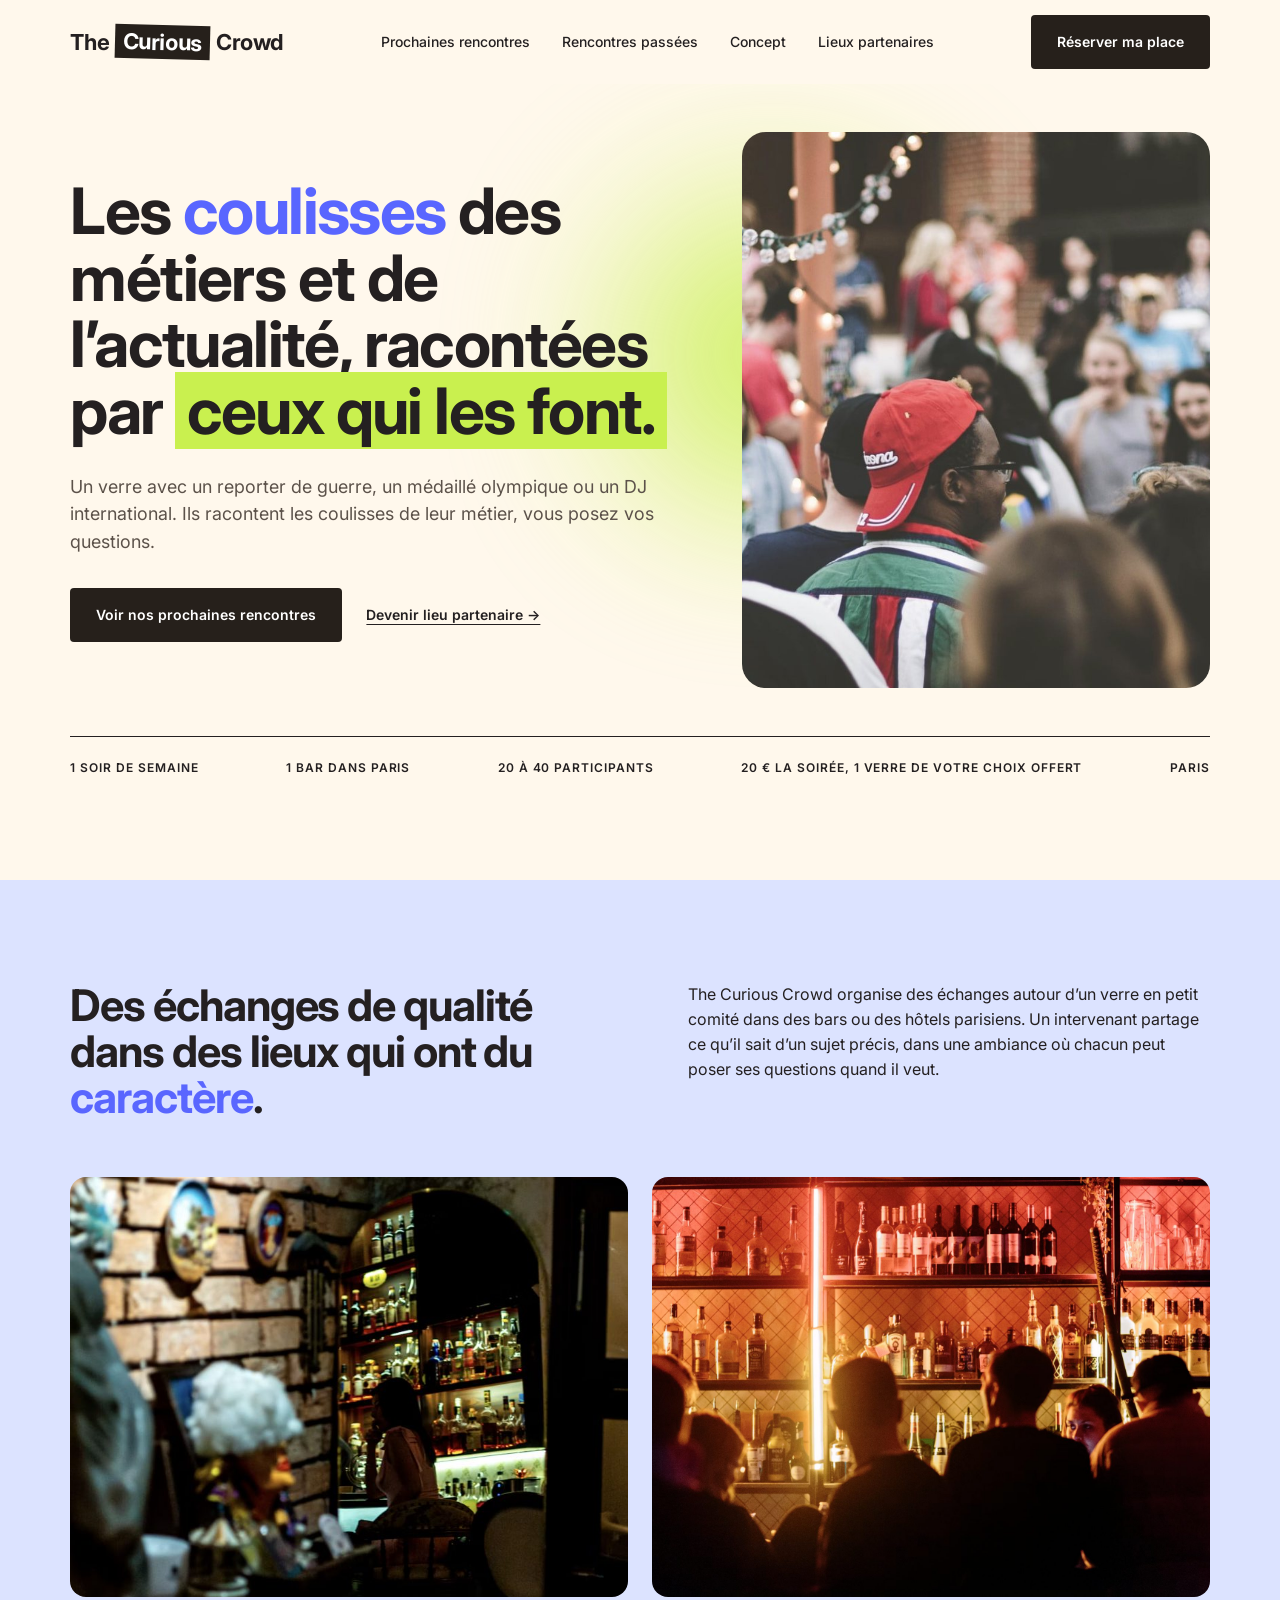
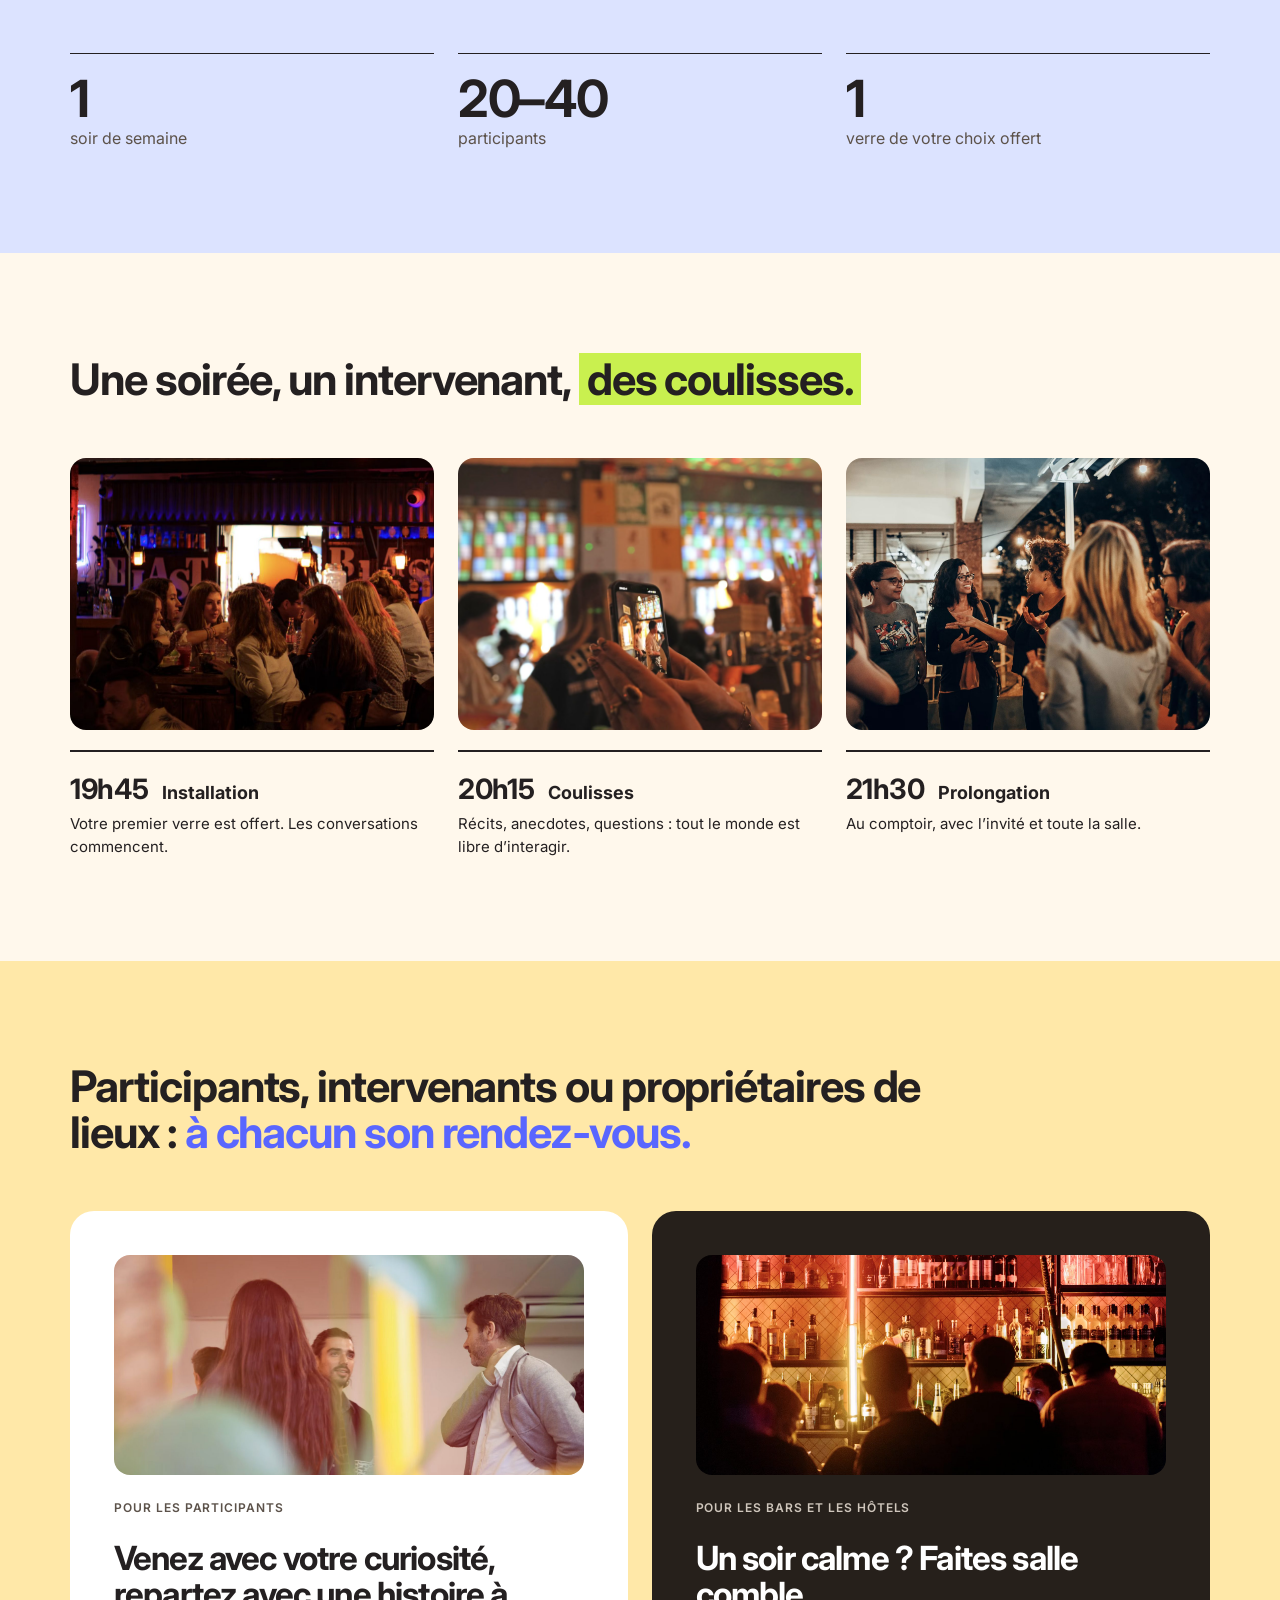
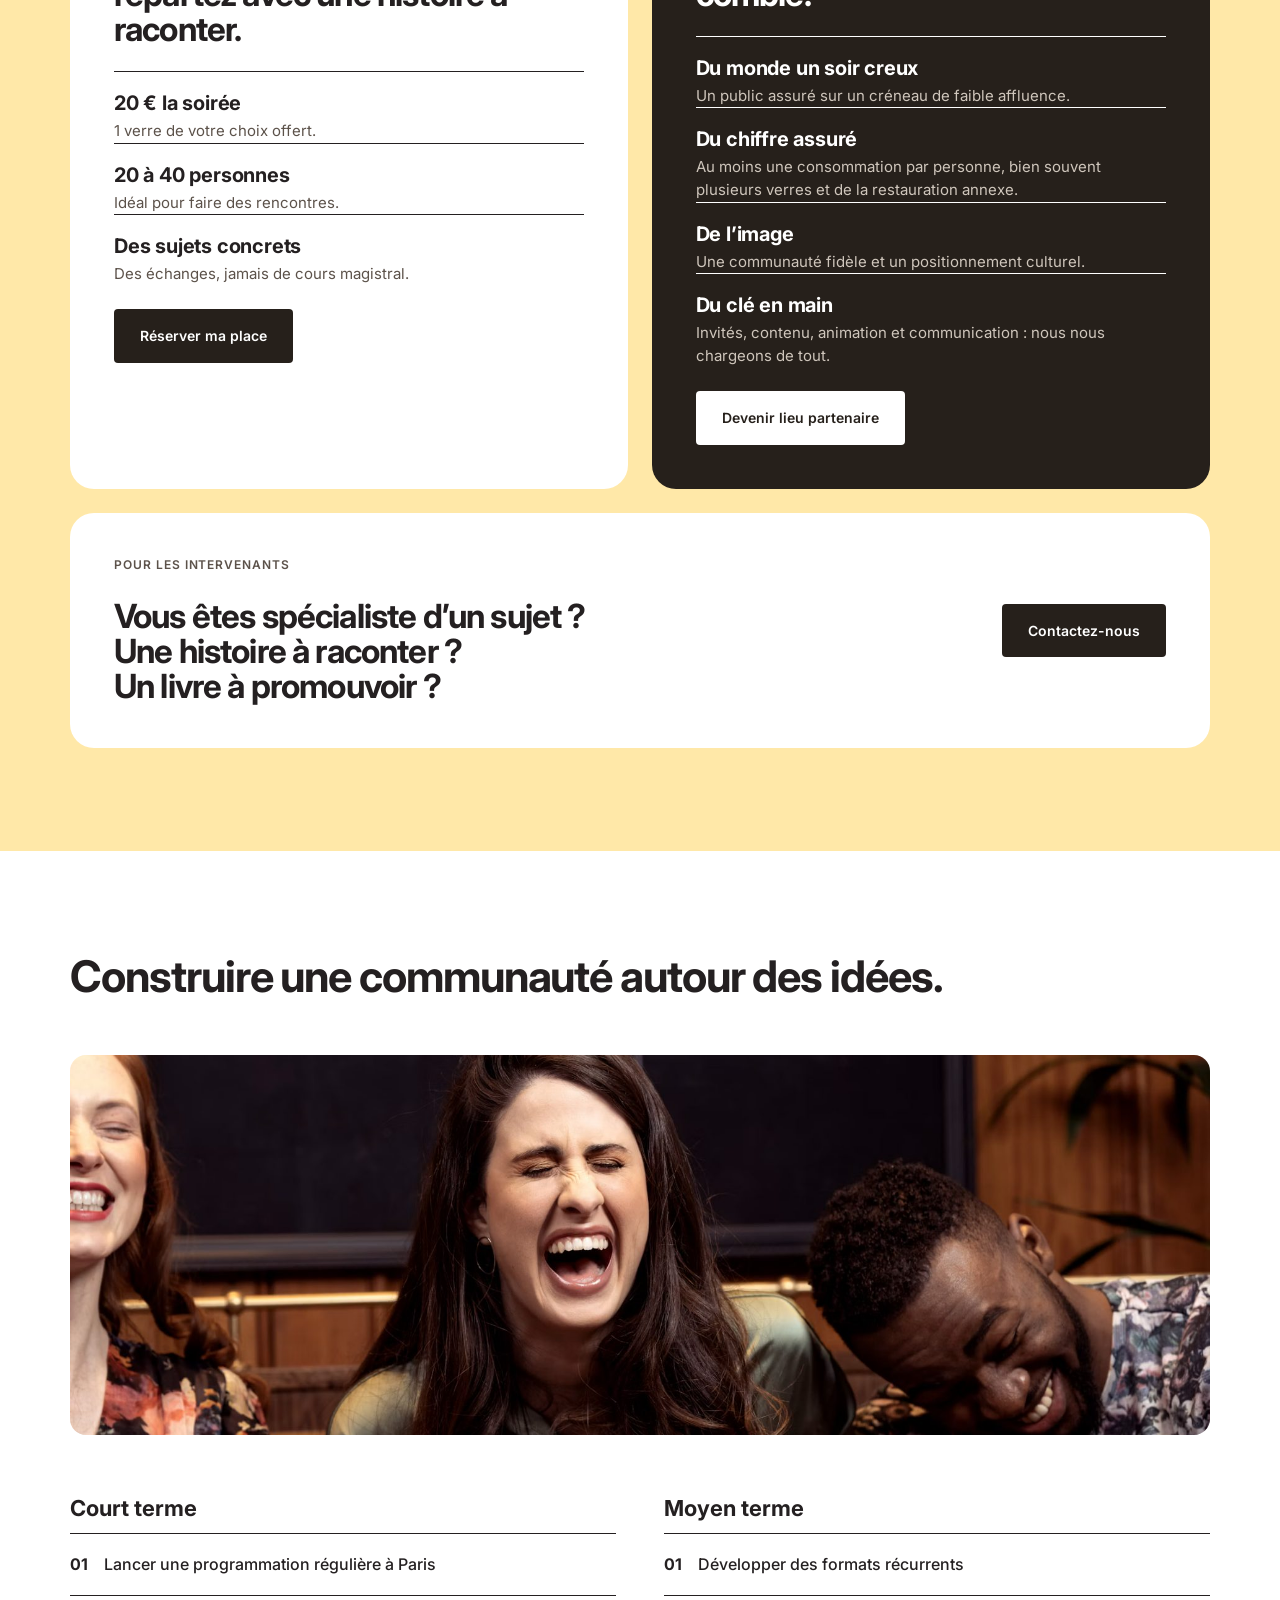
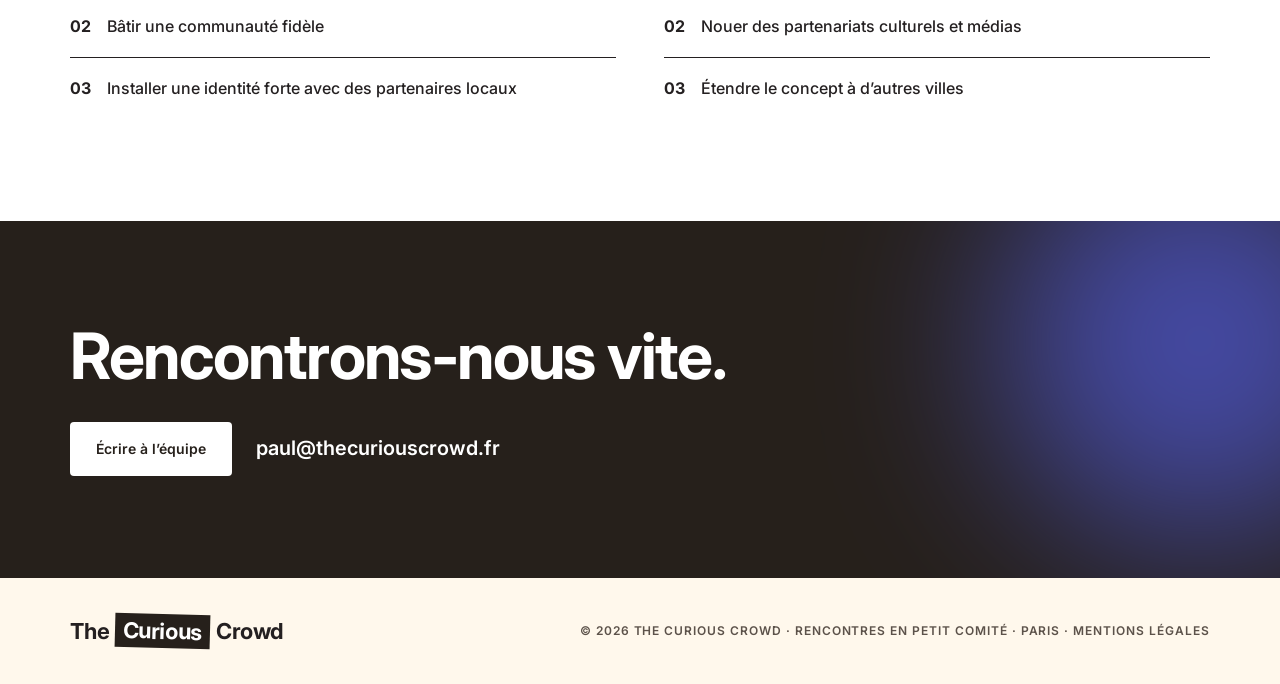
==== index.html @ cad69b98 "Retire « curieux » du site ; « à chacun son rendez-vous » en bleu Co-Authored-By: Claude Opus 5.5 <n" ====
<!doctype html>
<html lang="fr">
<head>
<meta charset="utf-8">
<meta name="viewport" content="width=device-width,initial-scale=1">
<title>The Curious Crowd — Les coulisses des métiers, racontées par ceux qui les font</title>
<meta name="description" content="Rencontres en petit comité dans des bars parisiens : un intervenant, 20 à 40 participants, 1 verre offert.">
<meta property="og:title" content="The Curious Crowd — Les coulisses des métiers, racontées par ceux qui les font">
<meta property="og:description" content="Rencontres en petit comité dans des bars parisiens : un intervenant, 20 à 40 participants, 1 verre offert.">
<meta property="og:image" content="https://www.thecuriouscrowd.fr/img/rires.jpg">
<link rel="preconnect" href="https://fonts.googleapis.com"><link rel="preconnect" href="https://fonts.gstatic.com" crossorigin>
<link href="https://fonts.googleapis.com/css2?family=Inter:wght@400;500;600;700&display=swap" rel="stylesheet">
<link rel="icon" href="favicon.svg?v=2" type="image/svg+xml">
<link rel="icon" href="favicon-32.png?v=2" sizes="32x32" type="image/png">
<link rel="apple-touch-icon" href="apple-touch-icon.png?v=2">
<meta name="theme-color" content="#fff8ec">
<link rel="stylesheet" href="style.css?v=a396f900">
</head>
<body>
<header class="nav">
  <div class="wrap">
    <a class="logo" href="index.html">The <b>Curious</b> Crowd</a>
    <ul><li><a href="rencontres.html">Prochaines rencontres</a></li><li><a href="rencontres-passees.html">Rencontres passées</a></li><li><a href="index.html#concept">Concept</a></li><li><a href="lieu-partenaire.html">Lieux partenaires</a></li></ul>
    <a class="btn" href="rencontres.html">Réserver ma place</a>
    <button class="burger" aria-label="Ouvrir le menu" aria-expanded="false"><span></span><span></span><span></span></button>
  </div>
  <nav class="menu" aria-label="Menu mobile">
    <a class="m" href="rencontres.html">Prochaines rencontres</a>
    <a class="m" href="rencontres-passees.html">Rencontres passées</a>
    <a class="m" href="index.html#concept">Concept</a>
    <a class="m" href="lieu-partenaire.html">Lieux partenaires</a>
    <a class="m" href="intervenant.html">Proposer un sujet</a>
    <img class="photo" src="img/discussion.jpg" alt="" style="height:180px;margin-top:24px">
    <a class="btn" href="rencontres.html">Réserver ma place</a>
    <a class="link--muted" href="mailto:paul@thecuriouscrowd.fr">paul@thecuriouscrowd.fr</a>
  </nav>
</header>
<main>

<section class="hero"><div class="orb" style="width:300px;height:300px;right:28%;top:120px"></div><div class="wrap">
  <div class="hero-grid">
    <div>
      <h1 class="h1">Les <span class="blue">coulisses</span> des métiers et de l’actualité, racontées par <span class="hl">ceux qui les font.</span></h1>
      <p class="lead" style="margin-top:28px">Un verre avec un reporter de guerre, un médaillé olympique ou un DJ international. Ils racontent les coulisses de leur métier, vous posez vos questions.</p>
      <div class="ctas"><a class="btn" href="rencontres.html">Voir nos prochaines rencontres</a><a class="link" href="lieu-partenaire.html">Devenir lieu partenaire →</a></div>
    </div>
    <img class="photo" src="img/hero.jpg" alt="Une soirée The Curious Crowd">
  </div>
  <div class="infos"><span>1 soir de semaine</span><span>1 bar dans Paris</span><span>20 à 40 participants</span><span>20 € la soirée, 1 verre de votre choix offert</span><span>Paris</span></div>
</div></section>

<section id="concept" style="background:var(--ciel)"><div class="wrap stack">
  <div class="cols cols-2" style="gap:48px 96px">
    <h2 class="h2">Des échanges de qualité dans des lieux qui ont du <span class="blue">caractère</span>.</h2>
    <div class="stack"><p>The Curious Crowd organise des échanges autour d’un verre en petit comité dans des bars ou des hôtels parisiens. Un intervenant partage ce qu’il sait d’un sujet précis, dans une ambiance où chacun peut poser ses questions quand il veut.</p></div>
  </div>
  <div class="cols" style="grid-template-columns:repeat(auto-fit,minmax(280px,1fr));margin-top:56px">
    <img class="photo" src="img/bar-briques.jpg" alt="Un bar parisien qui a du caractère" style="height:420px"><img class="photo" src="img/comptoir-rouge.jpg" alt="Le comptoir d’un bar en soirée" style="height:420px;grid-column:span 1">
  </div>
  <div class="cols cols-3" style="margin-top:56px">
    <div class="kpi"><strong>1</strong><span>soir de semaine</span></div><div class="kpi"><strong>20–40</strong><span>participants</span></div><div class="kpi"><strong>1</strong><span>verre de votre choix offert</span></div>
  </div>
</div></section>

<section id="format"><div class="wrap">
  <h2 class="h2">Une soirée, un intervenant, <span class="hl">des coulisses.</span></h2>
  <div class="cols cols-3" style="margin-top:56px">
    <div class="step"><img class="photo step-photo" src="img/moment-1945.jpg" alt="Des participants installés au bar"><strong>19h45 <span class="step-title">Installation</span></strong><p>Votre premier verre est offert. Les conversations commencent.</p></div>
    <div class="step"><img class="photo step-photo" src="img/moment-2015.jpg" alt="Une participante filme l’intervenant"><strong>20h15 <span class="step-title">Coulisses</span></strong><p>Récits, anecdotes, questions : tout le monde est libre d’interagir.</p></div>
    <div class="step"><img class="photo step-photo" src="img/moment-2130.jpg" alt="Des participants discutent après la rencontre"><strong>21h30 <span class="step-title">Prolongation</span></strong><p>Au comptoir, avec l’invité et toute la salle.</p></div>
  </div>
</div></section>

<section style="background:var(--miel)"><div class="wrap">
  <h2 class="h2">Participants, intervenants ou propriétaires de lieux : <span class="blue">à chacun son rendez-vous.</span></h2>
  <div class="cols cols-2" style="margin-top:56px">
    <div class="card"><img class="photo" src="img/discussion.jpg" alt="" style="height:220px"><p class="label">Pour les participants</p><h3 class="h3">Venez avec votre curiosité, repartez avec une histoire à raconter.</h3>
      <div><div class="row"><h4>20 € la soirée</h4><p>1 verre de votre choix offert.</p></div><div class="row"><h4>20 à 40 personnes</h4><p>Idéal pour faire des rencontres.</p></div><div class="row"><h4>Des sujets concrets</h4><p>Des échanges, jamais de cours magistral.</p></div></div>
      <div><a class="btn full-m" href="rencontres.html">Réserver ma place</a></div></div>
    <div class="card card--dark"><img class="photo" src="img/comptoir-rouge.jpg" alt="Le comptoir d’un bar parisien" style="height:220px"><p class="label">Pour les bars et les hôtels</p><h3 class="h3">Un soir calme ? Faites salle comble.</h3>
      <div><div class="row"><h4>Du monde un soir creux</h4><p>Un public assuré sur un créneau de faible affluence.</p></div><div class="row"><h4>Du chiffre assuré</h4><p>Au moins une consommation par personne, bien souvent plusieurs verres et de la restauration annexe.</p></div><div class="row"><h4>De l’image</h4><p>Une communauté fidèle et un positionnement culturel.</p></div><div class="row"><h4>Du clé en main</h4><p>Invités, contenu, animation et communication : nous nous chargeons de tout.</p></div></div>
      <div><a class="btn btn--light full-m" href="lieu-partenaire.html">Devenir lieu partenaire</a></div></div>
  </div>
  <div class="card" style="margin-top:24px;flex-direction:row;flex-wrap:wrap;align-items:center;justify-content:space-between">
    <div class="stack"><p class="label">Pour les intervenants</p><h3 class="h3">Vous êtes spécialiste d’un sujet ?<br>Une histoire à raconter ?<br>Un livre à promouvoir ?</h3></div>
    <a class="btn full-m" href="intervenant.html">Contactez-nous</a>
  </div>
</div></section>

<section style="background:#fff"><div class="wrap">
  <h2 class="h2">Construire une communauté autour des idées.</h2>
  <img class="photo" src="img/rires.jpg" alt="Des participants qui rient autour d’un verre" style="height:380px;margin:56px 0;object-position:center 30%">
  <div class="cols cols-2" style="gap:48px">
    <div><h3 style="font-size:22px;margin-bottom:8px">Court terme</h3><div class="goal"><span>01</span>Lancer une programmation régulière à Paris</div><div class="goal"><span>02</span>Bâtir une communauté fidèle</div><div class="goal"><span>03</span>Installer une identité forte avec des partenaires locaux</div></div>
    <div><h3 style="font-size:22px;margin-bottom:8px">Moyen terme</h3><div class="goal"><span>01</span>Développer des formats récurrents</div><div class="goal"><span>02</span>Nouer des partenariats culturels et médias</div><div class="goal"><span>03</span>Étendre le concept à d’autres villes</div></div>
  </div>
</div></section>

<section class="contact"><div class="orb" style="width:400px;height:400px;right:-120px;top:-80px;opacity:.6"></div><div class="wrap">
  <h2 class="h1" style="max-width:860px">Rencontrons-nous vite.</h2>
  <div class="ctas"><a class="btn btn--light" href="mailto:paul@thecuriouscrowd.fr">Écrire à l’équipe</a><a class="link" style="font-size:20px;text-decoration:none" href="mailto:paul@thecuriouscrowd.fr">paul@thecuriouscrowd.fr</a></div>
</div></section>

</main>
<footer class="footer">
  <div class="wrap">
    <a class="logo" href="index.html">The <b>Curious</b> Crowd</a>
    <small>© 2026 The Curious Crowd · Rencontres en petit comité · Paris · <a href="mentions-legales.html">Mentions légales</a></small>
  </div>
</footer>
<script>
const b=document.querySelector('.burger'),m=document.querySelector('.menu');
b.addEventListener('click',()=>{const o=m.classList.toggle('open');b.setAttribute('aria-expanded',o);document.body.style.overflow=o?'hidden':''});
document.querySelectorAll('form').forEach(f=>f.addEventListener('submit',async e=>{e.preventDefault();const btn=f.querySelector('button');btn.disabled=true;btn.textContent='Envoi…';try{const r=await fetch(f.action,{method:'POST',headers:{Accept:'application/json'},body:new FormData(f)});if(!r.ok)throw 0;f.hidden=true;f.nextElementSibling.hidden=false}catch(_){btn.disabled=false;btn.textContent='Réessayer';alert('L’envoi a échoué. Écrivez-nous à paul@thecuriouscrowd.fr')}}));
m.querySelectorAll('a').forEach(a=>a.addEventListener('click',()=>{m.classList.remove('open');document.body.style.overflow=''}));
</script>
</body>
</html>
---- style.css ----
/* The Curious Crowd — tokens issus du DS Figma */
[hidden]{display:none!important}
:root{
  --fond:#fff8ec; --surface:#ffffff; --encre:#242021; --noir:#26201b; --gris:#5c524a;
  --bleu:#5966ff; --lime:#c9f04f; --ciel:#dce3ff; --miel:#ffe8a8;
  --r-card:24px; --r-btn:4px; --max:1280px; --ligne:#d9cfbf; --gutter:clamp(24px,5.5vw,80px);
}
*{box-sizing:border-box;margin:0;padding:0}
html{scroll-behavior:smooth}
body{font-family:Inter,system-ui,sans-serif;background:var(--fond);color:var(--encre);font-size:16px;line-height:1.55;-webkit-font-smoothing:antialiased;overflow-x:hidden}
img{display:block;max-width:100%}
a{color:inherit}
.wrap{max-width:calc(var(--max) + 2*var(--gutter));margin:0 auto;padding:0 var(--gutter)}
section{position:relative;padding:clamp(64px,8vw,120px) 0;overflow:hidden}

/* Typo */
.h1{font-weight:700;font-size:clamp(36px,5.2vw,64px);line-height:1.04;letter-spacing:-.025em}
.h2{font-weight:700;font-size:clamp(28px,3.4vw,44px);line-height:1.06;letter-spacing:-.025em;max-width:900px}
.h3{font-weight:700;font-size:clamp(26px,2.6vw,36px);line-height:1.06;letter-spacing:-.025em}
.label{font-size:12px;font-weight:600;letter-spacing:.08em;text-transform:uppercase;color:var(--gris)}
.lead{font-size:clamp(16px,1.4vw,18px);color:var(--gris);max-width:720px}
.hl{background:var(--lime);padding:0 .18em;box-decoration-break:clone;-webkit-box-decoration-break:clone}
.blue{color:var(--bleu)}

/* Boutons */
.btn{display:inline-flex;align-items:center;justify-content:center;background:var(--noir);color:#fff;text-decoration:none;font-weight:600;font-size:14px;padding:16px 26px;border-radius:var(--r-btn);border:0;cursor:pointer;transition:transform .15s,background .15s}
.btn:hover{transform:translateY(-1px);background:#000}
.btn--light{background:#fff;color:var(--noir)}
.btn--light:hover{background:var(--lime)}
.link{font-weight:600;font-size:14px;text-decoration:underline;text-underline-offset:4px}
.link--muted{color:var(--gris);font-weight:500;text-decoration:none}
.link--muted:hover{color:var(--encre)}

/* Nav */
.nav{position:sticky;top:0;z-index:20;background:var(--fond)}
.nav .wrap{display:flex;align-items:center;justify-content:space-between;height:84px}
.logo{display:flex;align-items:center;gap:6px;font-weight:700;font-size:22px;text-decoration:none;letter-spacing:-.02em}
.logo b{background:var(--noir);color:#fff;padding:0 8px;transform:rotate(1.5deg);display:inline-block}
.nav ul{display:flex;gap:32px;list-style:none;font-size:14px;font-weight:500}
.nav ul a{text-decoration:none}.nav ul a:hover{text-decoration:underline;text-underline-offset:4px}
.burger{display:none;background:none;border:0;cursor:pointer;width:28px;height:28px}
.burger span{display:block;height:2px;background:var(--encre);margin:6px 0}
.menu{display:none}
@media (max-width:1079px){
  .nav ul,.nav .btn{display:none}.burger{display:block}
  .menu{position:fixed;inset:84px 0 0;background:var(--fond);padding:24px;flex-direction:column;gap:8px;overflow:auto;z-index:19}
  .menu.open{display:flex}
  .menu a.m{font-size:28px;font-weight:700;letter-spacing:-.025em;text-decoration:none;padding:16px 0;border-bottom:1px solid var(--encre)}
  .menu .btn{margin-top:24px}
}

/* Grilles */
.cols{display:grid;gap:24px}
@media (min-width:900px){.cols-2{grid-template-columns:1fr 1fr}.cols-3{grid-template-columns:repeat(3,1fr)}.cols-4{grid-template-columns:repeat(4,1fr)}}
.stack>*+*{margin-top:24px}

/* Cartes */
.card{background:var(--surface);border-radius:var(--r-card);padding:clamp(24px,3.4vw,48px);display:flex;flex-direction:column;gap:24px}
.card--dark{background:var(--noir);color:#fff}
.card--dark .label,.card--dark .row p{color:#cfc6bc}
.card--dark .row{border-color:#fff}
.photo{width:100%;object-fit:cover;border-radius:16px}
.row{border-top:1px solid var(--encre);padding-top:16px}
.row h4{font-size:20px;font-weight:700;letter-spacing:-.01em}
.row p{color:var(--gris);font-size:15px}

/* Orbe */
.orb{position:absolute;border-radius:50%;background:var(--lime);filter:blur(90px);opacity:.9;pointer-events:none;z-index:0}
section>.wrap{position:relative;z-index:1}

/* Hero */
.hero{padding-top:clamp(24px,4vw,48px)}
.hero-grid{display:grid;gap:40px;align-items:center}
@media (min-width:900px){.hero-grid{grid-template-columns:1.35fr 1fr}}
.hero .photo{aspect-ratio:377/448;border-radius:var(--r-card)}
.ctas{display:flex;flex-wrap:wrap;gap:16px 24px;align-items:center;margin-top:32px}
.infos{display:flex;flex-wrap:wrap;justify-content:space-between;gap:12px 24px;border-top:1px solid var(--encre);margin-top:48px;padding-top:22px;font-size:12px;font-weight:600;letter-spacing:.08em;text-transform:uppercase}

/* Chiffres / programme */
.kpi{border-top:1px solid var(--encre);padding-top:16px}
.kpi strong{display:block;font-size:clamp(40px,4vw,56px);font-weight:700;letter-spacing:-.03em;line-height:1.1}
.kpi span{color:var(--gris)}
.step{border-top:2px solid var(--encre);padding-top:16px}
.step strong{display:block;font-size:28px;font-weight:700;letter-spacing:-.02em}
.step p{color:var(--gris);font-size:15px}
.goal{display:flex;gap:16px;border-top:1px solid var(--encre);padding:18px 0;font-weight:500}
.goal span{color:var(--encre);font-weight:700}

/* Événements */
.event{display:grid;gap:24px}
@media (min-width:900px){.event{grid-template-columns:120px 1fr 340px;gap:48px;align-items:stretch}}
.date strong{display:block;font-size:clamp(56px,6vw,88px);font-weight:700;letter-spacing:-.04em;line-height:1}
.date .hl{font-weight:700;font-size:20px}
.event .photo{height:260px;object-position:center 25%;order:-1}
@media (min-width:900px){.event .photo{height:100%;min-height:240px}}
@media (min-width:900px){.event .photo{order:0}}
.event .actions{display:flex;flex-wrap:wrap;gap:12px 20px;align-items:center}

/* Formulaires */
form{display:flex;flex-direction:column;gap:18px}
label{display:flex;flex-direction:column;gap:8px;font-size:14px;font-weight:600}
input,textarea{font:inherit;font-weight:400;font-size:16px;padding:14px 16px;border:1px solid var(--encre);border-radius:var(--r-btn);background:#fff;color:var(--encre)}
input:focus,textarea:focus{outline:2px solid var(--bleu);outline-offset:1px}
textarea{min-height:140px;resize:vertical}
.note{font-size:14px;color:var(--gris)}

/* Bandeau photo de page */
.banner{aspect-ratio:1280/380;min-height:220px;border-radius:var(--r-card)}

/* Contact & footer */
.contact{background:var(--noir);color:#fff}
.contact .orb{background:var(--bleu)}
.footer .wrap{display:flex;flex-wrap:wrap;justify-content:space-between;align-items:center;gap:16px;padding-top:36px;padding-bottom:36px}
.footer small{font-size:12px;font-weight:600;letter-spacing:.08em;text-transform:uppercase;color:var(--gris)}
.footer a{text-decoration:none}
@media (max-width:899px){.btn.full-m{width:100%}}

/* Navigation : page active */
.nav ul a[aria-current]{text-decoration:underline;text-underline-offset:4px;font-weight:600}
.menu a.m[aria-current]{color:var(--bleu)}
.btn--lime{background:var(--lime);color:var(--encre)}
.btn--lime:hover{background:#fff;color:var(--encre)}

/* Carte « La prochaine rencontre » */
.next{display:grid;background:var(--noir);color:#fff;border-radius:var(--r-card);overflow:hidden;margin-top:56px;text-align:left}
.next img{width:100%;height:220px;object-fit:cover}
.next-body{padding:24px;display:flex;flex-direction:column;gap:14px;justify-content:center}
.next-body .label{color:var(--lime)}
.next-meta{color:var(--fond);font-size:16px}
.next-actions{display:flex;flex-wrap:wrap;gap:14px 28px;align-items:center;margin-top:10px}
.next-link{color:#fff;font-weight:600;font-size:15px;text-decoration:none}
.next-link:hover{text-decoration:underline;text-underline-offset:4px}
@media (min-width:900px){.next{grid-template-columns:420px 1fr}.next img{height:100%;min-height:340px}.next-body{padding:48px}}

/* Rencontres passées */
.empty{text-align:center;padding-top:clamp(80px,10vw,140px)}
.empty .wrap{display:flex;flex-direction:column;align-items:center;gap:24px}
.empty .lead{max-width:720px}
.empty .next{max-width:1080px;width:100%}
.past{padding:0;overflow:hidden;gap:0}
.past-photo{position:relative}.past-photo img{width:100%;height:340px;object-fit:cover}
.past-num{position:absolute;top:24px;left:24px;font-weight:700;font-size:14px;text-transform:uppercase;letter-spacing:.08em;padding:6px 12px;border-radius:4px}
.past-body{padding:clamp(24px,3vw,40px);display:flex;flex-direction:column;gap:14px}
.past-quote{border-top:1px solid var(--ligne,#d9cfbf);padding-top:14px;font-size:20px;font-weight:500}
.past-links{display:flex;gap:24px;font-weight:600;font-size:15px}.past-links a{text-decoration:none}

/* Format : une photo par moment de la soirée */
.step-photo{width:100%;height:auto;aspect-ratio:4/3;object-fit:cover;margin:0 0 20px;border-radius:16px;display:block}
.step:has(.step-photo) p{color:var(--encre)}
.step:has(.step-photo){border-top:0;padding-top:0}
.step:has(.step-photo) strong{border-top:2px solid var(--encre);padding-top:16px}
.step-title{font-size:18px;font-weight:700;letter-spacing:0;margin-left:8px}
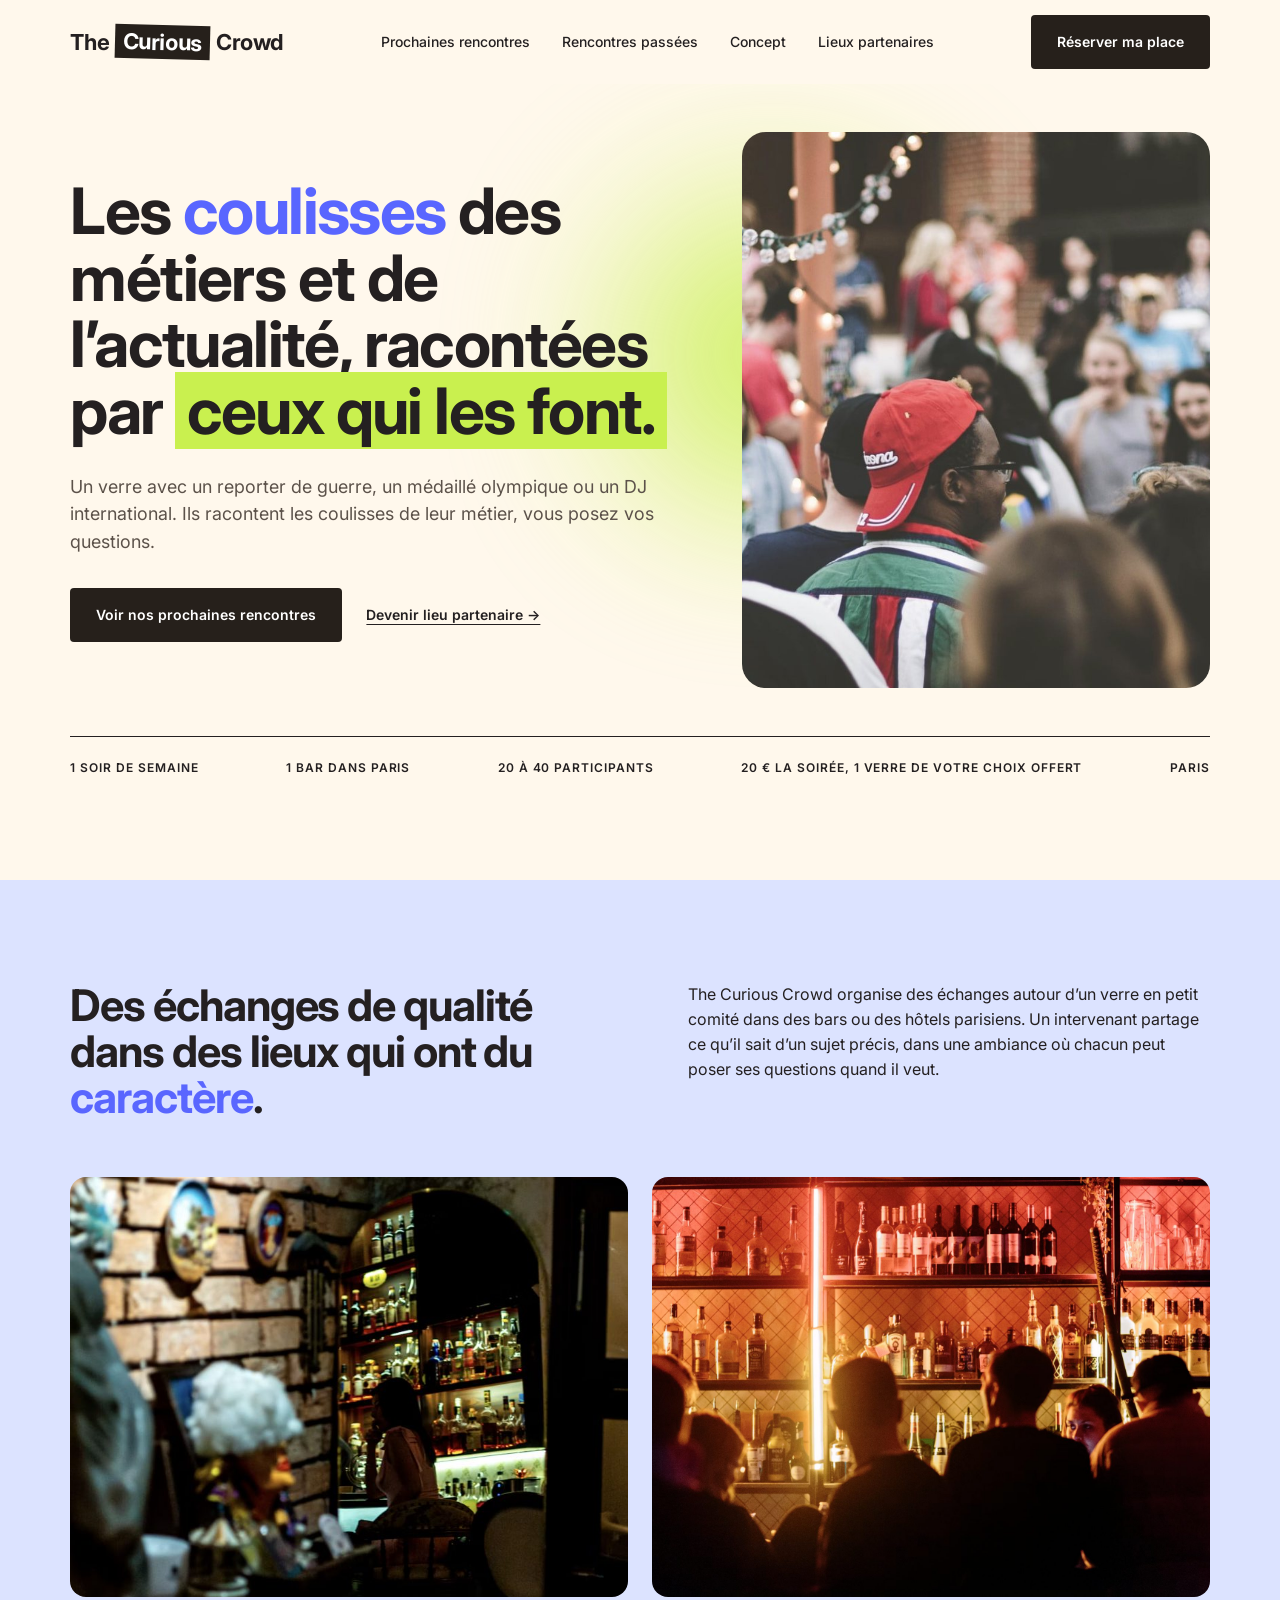
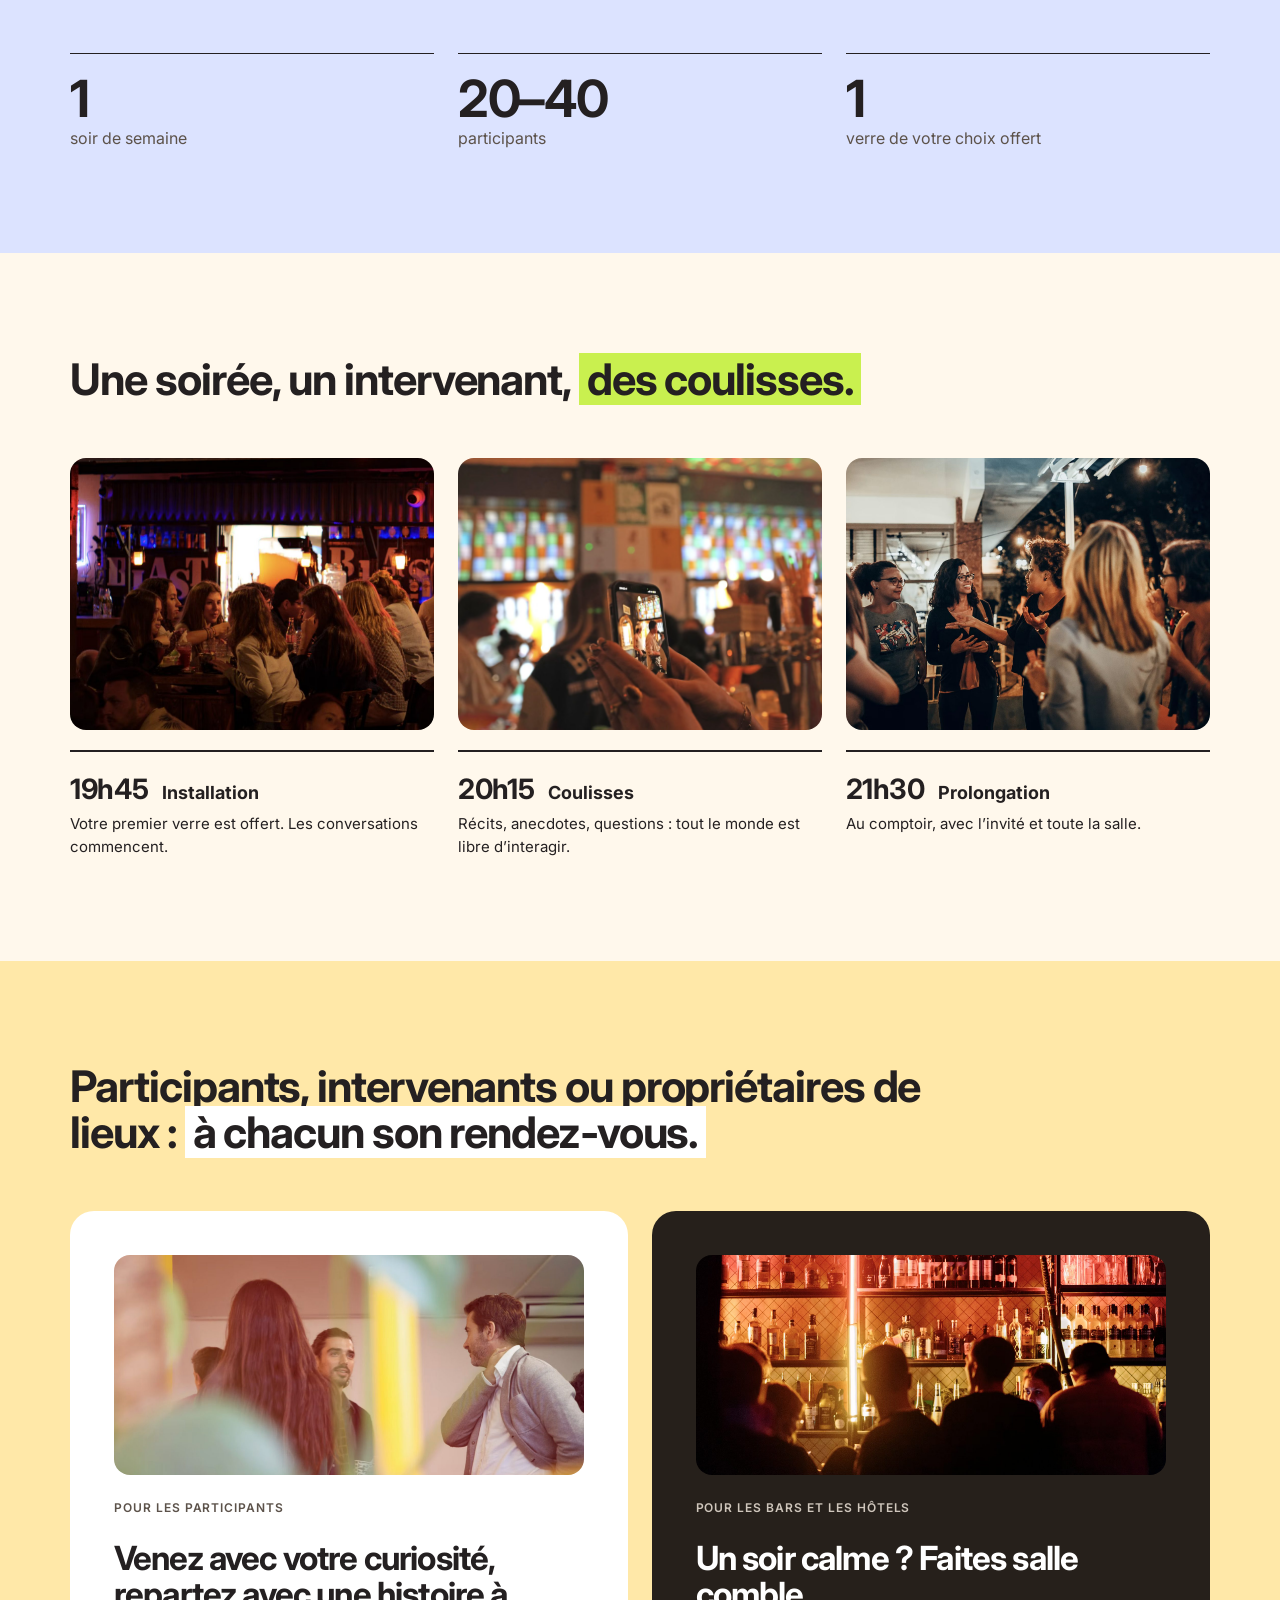
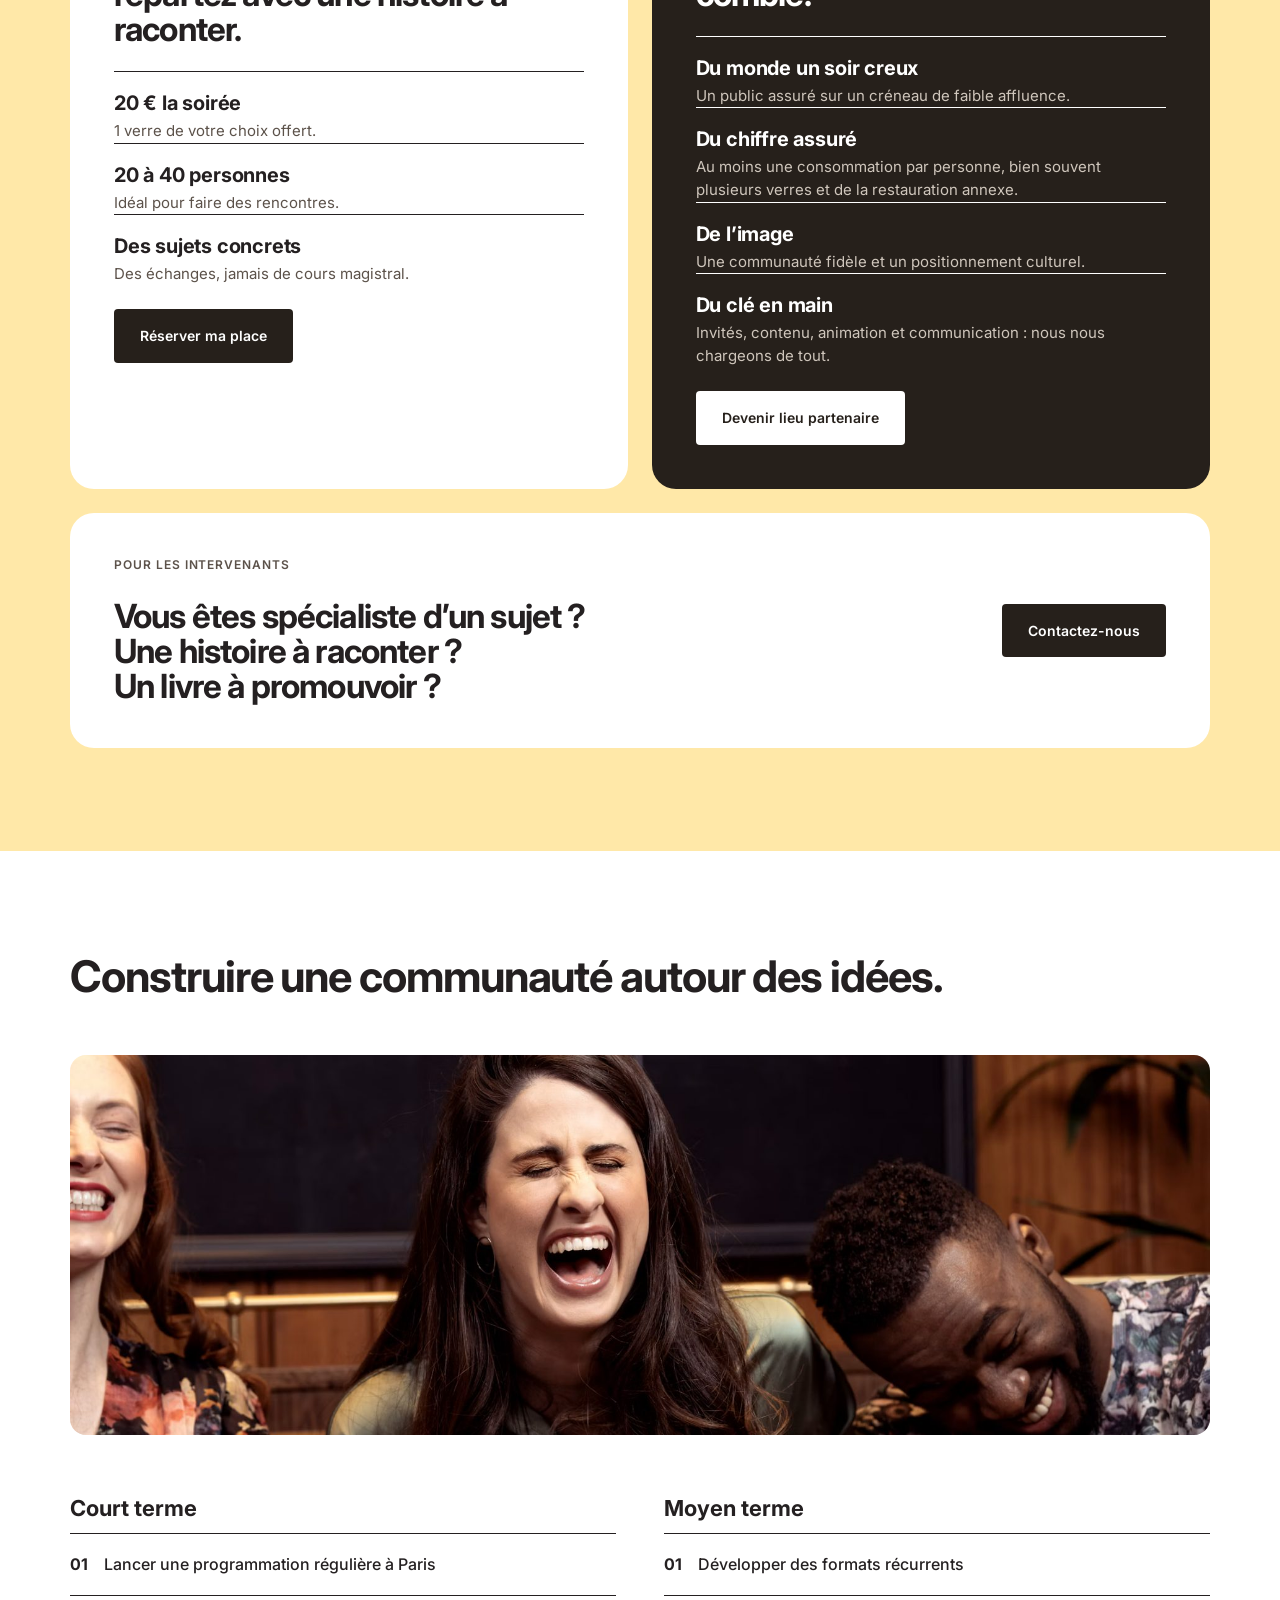
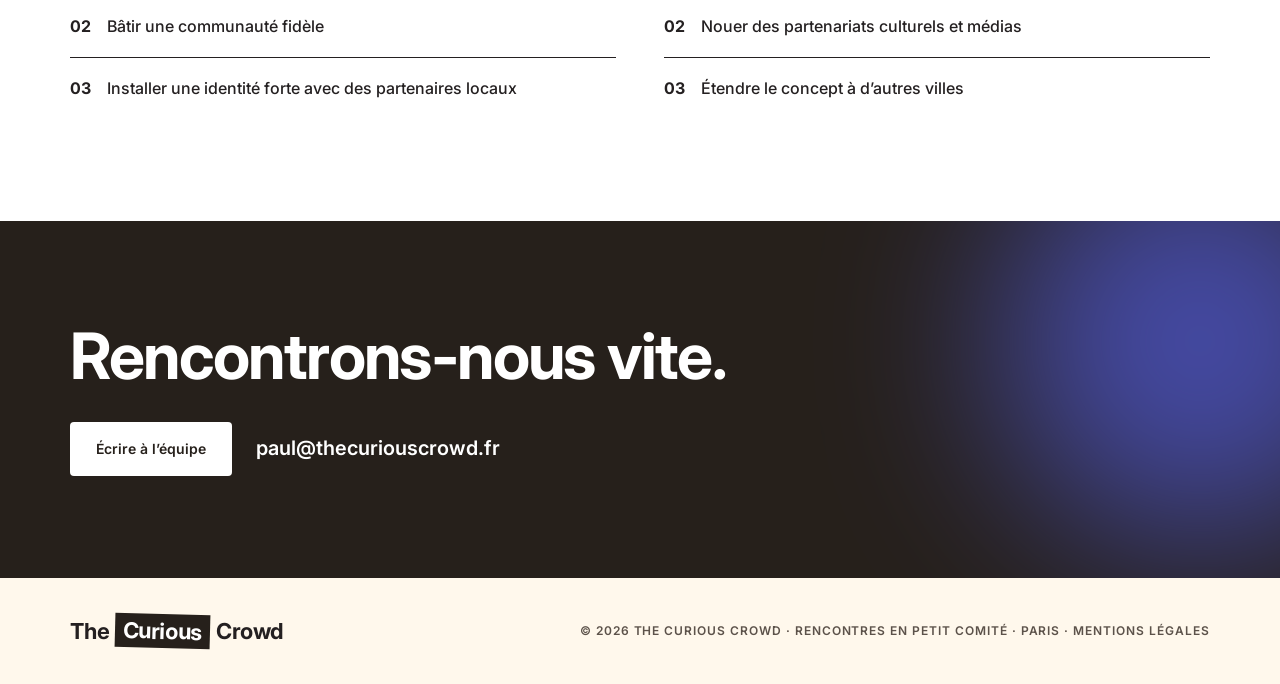
==== commit 0ab93246: "« à chacun son rendez-vous » : encre sur cartouche blanche Co-Authored-By: Claude Opus 5.5 <noreply@" ====
--- a/index.html
+++ b/index.html
@@ -14,7 +14,7 @@
 <link rel="icon" href="favicon-32.png?v=2" sizes="32x32" type="image/png">
 <link rel="apple-touch-icon" href="apple-touch-icon.png?v=2">
 <meta name="theme-color" content="#fff8ec">
-<link rel="stylesheet" href="style.css?v=a396f900">
+<link rel="stylesheet" href="style.css?v=15a6bfb3">
 </head>
 <body>
 <header class="nav">
@@ -72,7 +72,7 @@
 </div></section>
 
 <section style="background:var(--miel)"><div class="wrap">
-  <h2 class="h2">Participants, intervenants ou propriétaires de lieux : <span class="blue">à chacun son rendez-vous.</span></h2>
+  <h2 class="h2">Participants, intervenants ou propriétaires de lieux : <span class="hl hl--blanc">à chacun son rendez-vous.</span></h2>
   <div class="cols cols-2" style="margin-top:56px">
     <div class="card"><img class="photo" src="img/discussion.jpg" alt="" style="height:220px"><p class="label">Pour les participants</p><h3 class="h3">Venez avec votre curiosité, repartez avec une histoire à raconter.</h3>
       <div><div class="row"><h4>20 € la soirée</h4><p>1 verre de votre choix offert.</p></div><div class="row"><h4>20 à 40 personnes</h4><p>Idéal pour faire des rencontres.</p></div><div class="row"><h4>Des sujets concrets</h4><p>Des échanges, jamais de cours magistral.</p></div></div>
--- a/style.css
+++ b/style.css
@@ -150,3 +150,4 @@
 .step:has(.step-photo){border-top:0;padding-top:0}
 .step:has(.step-photo) strong{border-top:2px solid var(--encre);padding-top:16px}
 .step-title{font-size:18px;font-weight:700;letter-spacing:0;margin-left:8px}
+.hl--blanc{background:#fff}
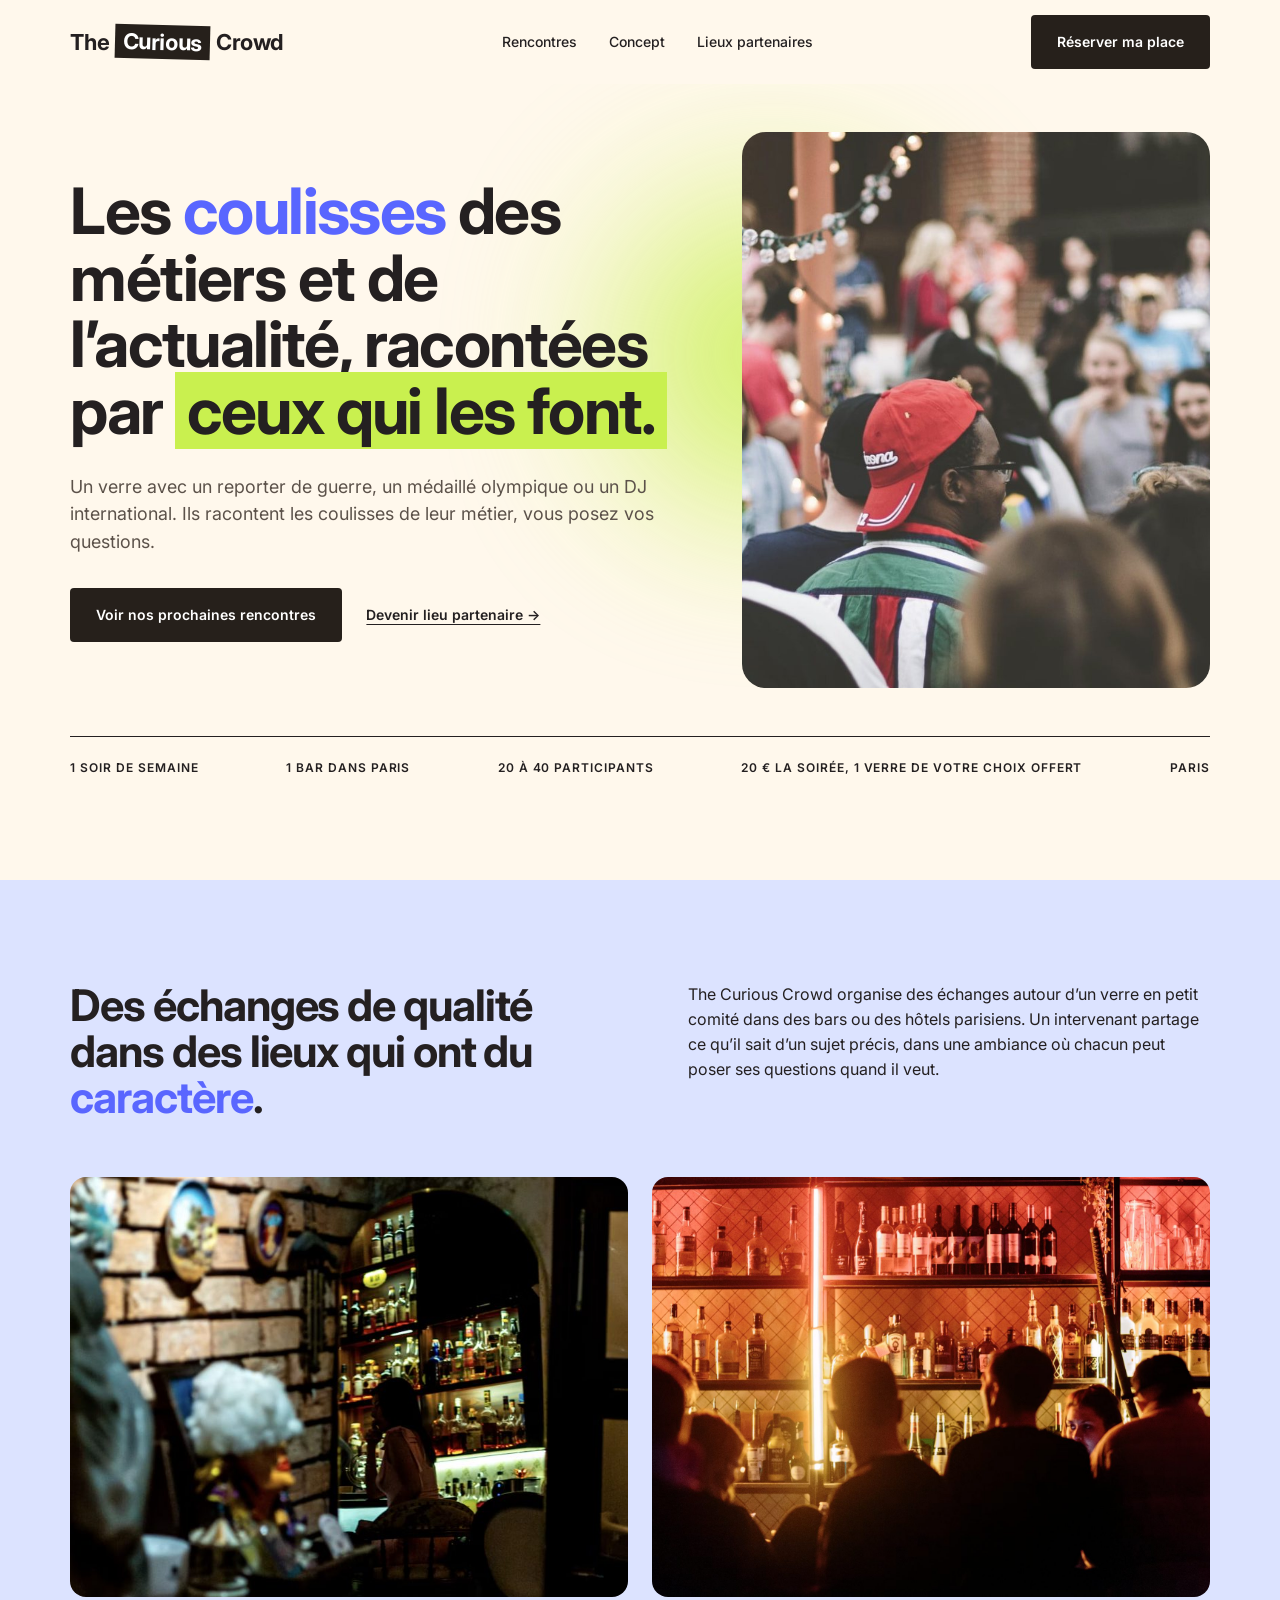
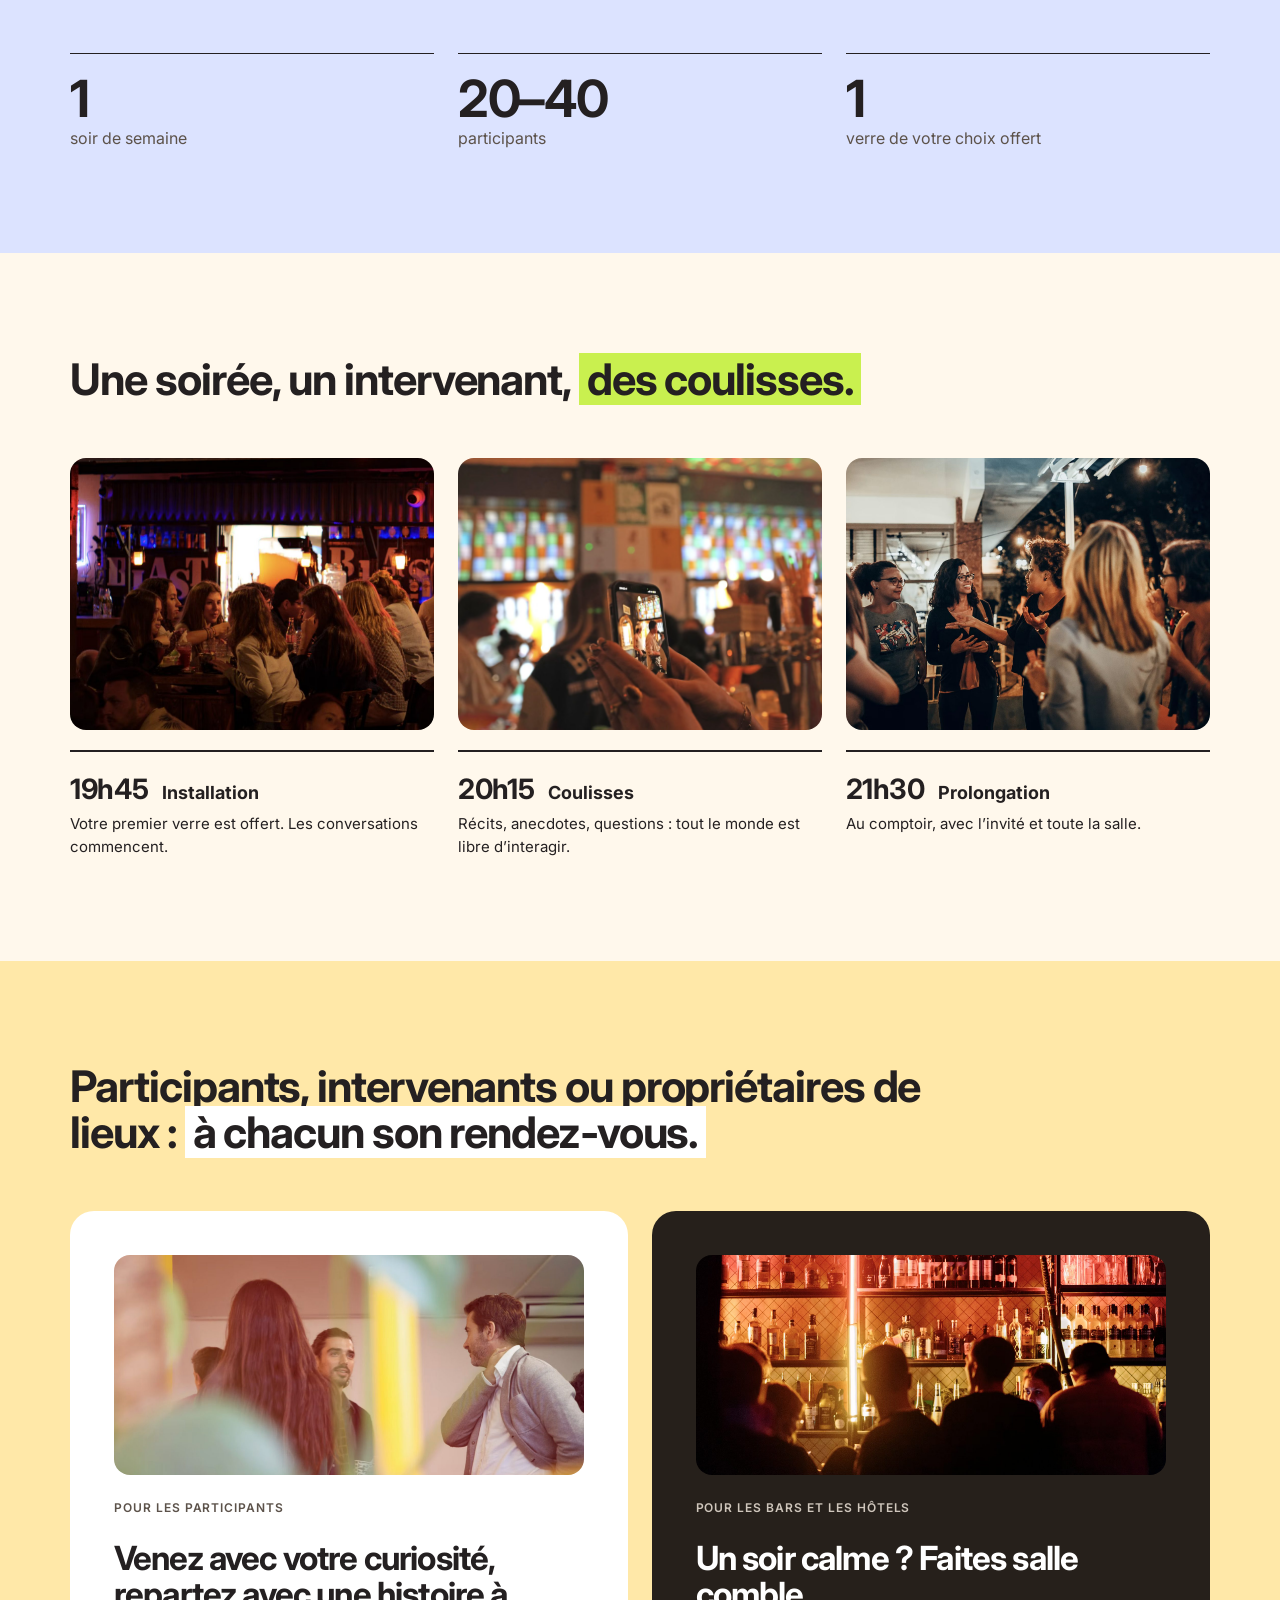
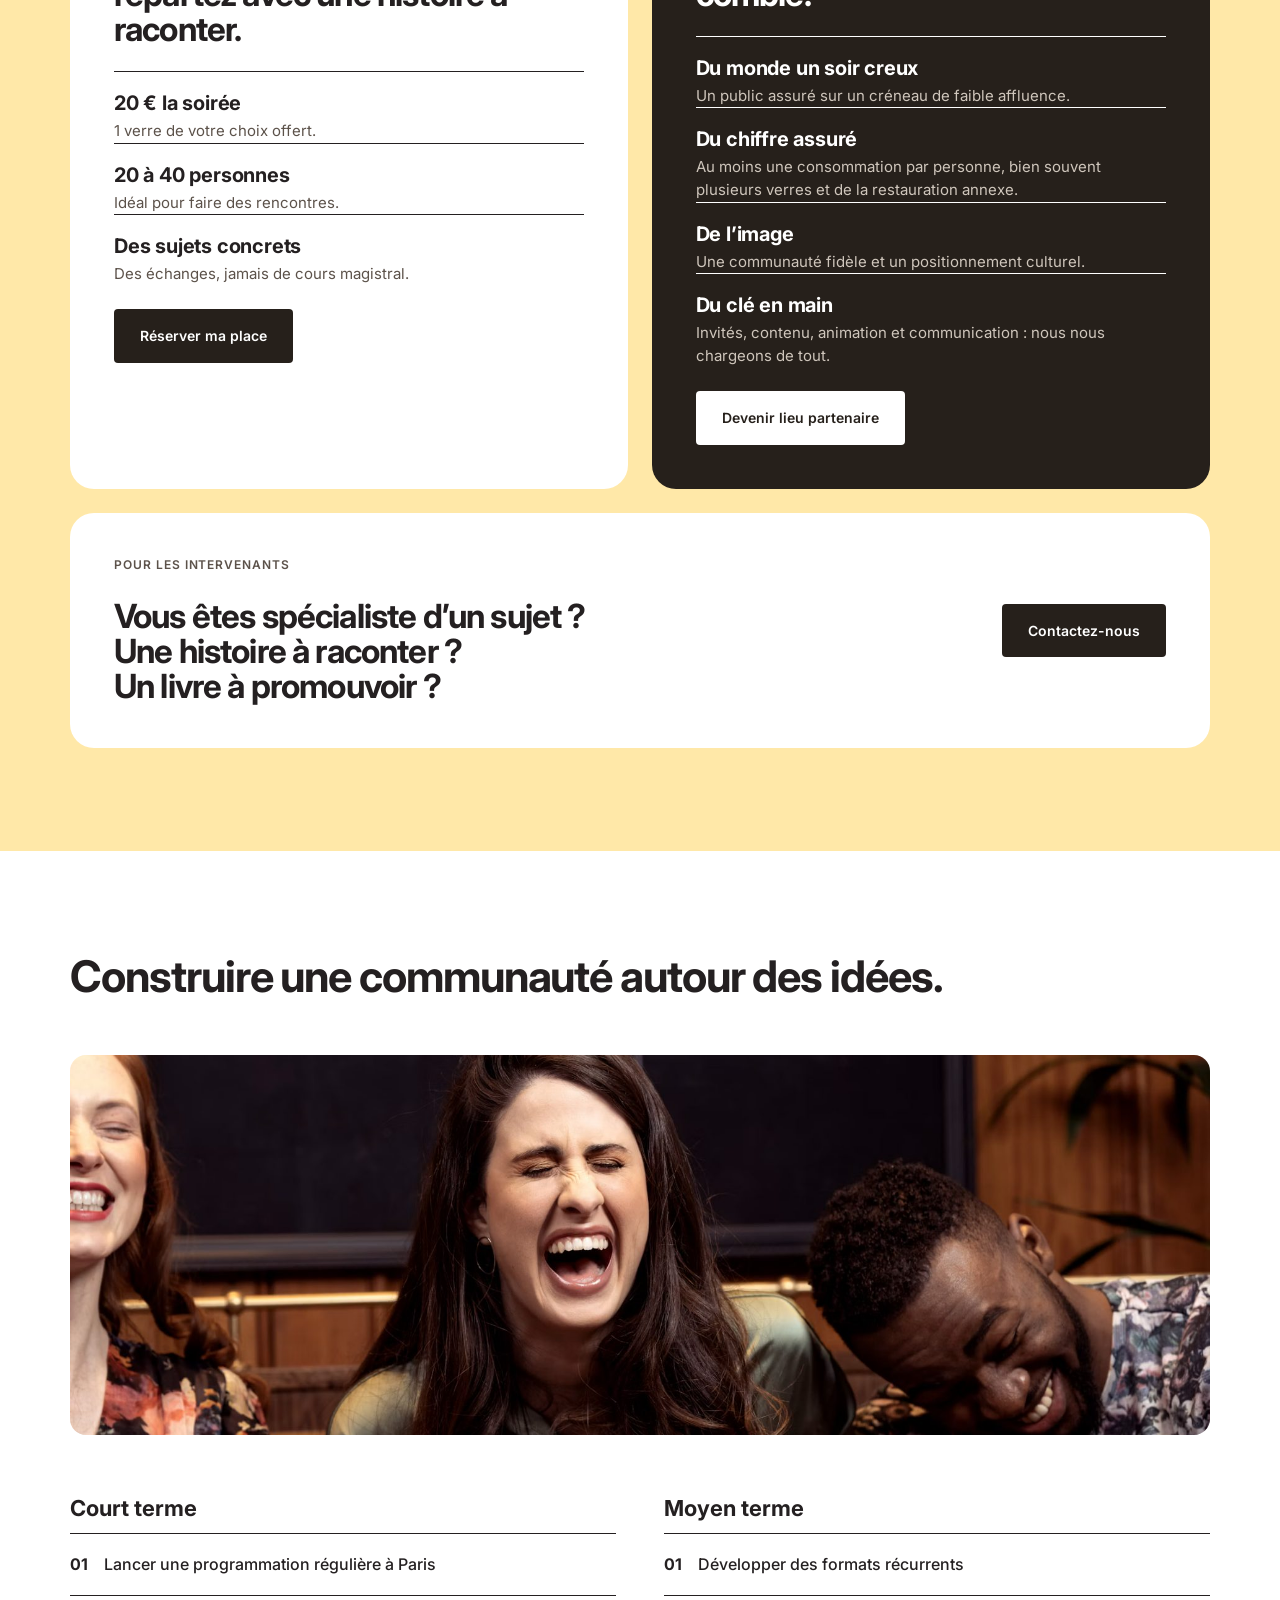
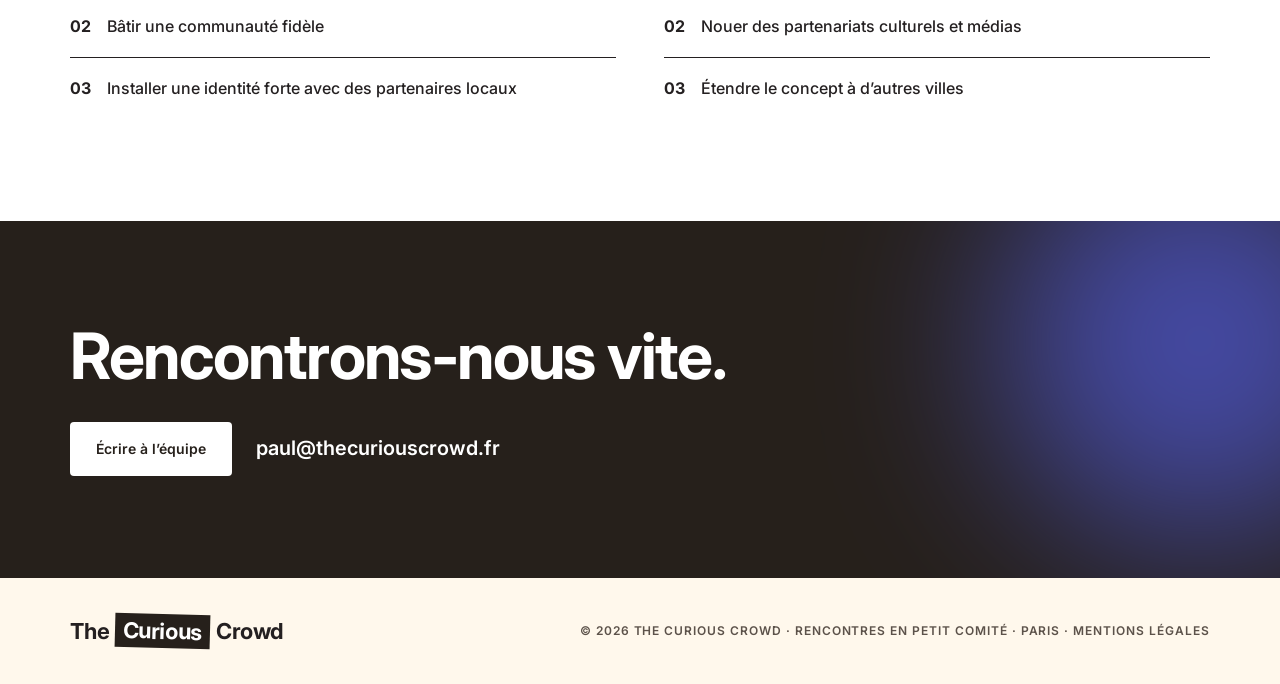
==== commit 090a8888: "Page Rencontres fusionnée (à venir + passées), nav simplifiée, redirection de /rencontres-passees.ht" ====
--- a/index.html
+++ b/index.html
@@ -7,26 +7,30 @@
 <meta name="description" content="Rencontres en petit comité dans des bars parisiens : un intervenant, 20 à 40 participants, 1 verre offert.">
 <meta property="og:title" content="The Curious Crowd — Les coulisses des métiers, racontées par ceux qui les font">
 <meta property="og:description" content="Rencontres en petit comité dans des bars parisiens : un intervenant, 20 à 40 participants, 1 verre offert.">
-<meta property="og:image" content="https://www.thecuriouscrowd.fr/img/rires.jpg">
+<meta property="og:image" content="https://www.thecuriouscrowd.fr/img/partage.jpg">
+<meta property="og:image:width" content="1200">
+<meta property="og:image:height" content="630">
+<meta property="og:type" content="website">
+<meta property="og:site_name" content="The Curious Crowd">
+<meta name="twitter:card" content="summary_large_image">
 <link rel="preconnect" href="https://fonts.googleapis.com"><link rel="preconnect" href="https://fonts.gstatic.com" crossorigin>
 <link href="https://fonts.googleapis.com/css2?family=Inter:wght@400;500;600;700&display=swap" rel="stylesheet">
 <link rel="icon" href="favicon.svg?v=2" type="image/svg+xml">
 <link rel="icon" href="favicon-32.png?v=2" sizes="32x32" type="image/png">
 <link rel="apple-touch-icon" href="apple-touch-icon.png?v=2">
 <meta name="theme-color" content="#fff8ec">
-<link rel="stylesheet" href="style.css?v=15a6bfb3">
+<link rel="stylesheet" href="style.css?v=a2f3af60">
 </head>
 <body>
 <header class="nav">
   <div class="wrap">
     <a class="logo" href="index.html">The <b>Curious</b> Crowd</a>
-    <ul><li><a href="rencontres.html">Prochaines rencontres</a></li><li><a href="rencontres-passees.html">Rencontres passées</a></li><li><a href="index.html#concept">Concept</a></li><li><a href="lieu-partenaire.html">Lieux partenaires</a></li></ul>
+    <ul><li><a href="rencontres.html">Rencontres</a></li><li><a href="index.html#concept">Concept</a></li><li><a href="lieu-partenaire.html">Lieux partenaires</a></li></ul>
     <a class="btn" href="rencontres.html">Réserver ma place</a>
     <button class="burger" aria-label="Ouvrir le menu" aria-expanded="false"><span></span><span></span><span></span></button>
   </div>
   <nav class="menu" aria-label="Menu mobile">
-    <a class="m" href="rencontres.html">Prochaines rencontres</a>
-    <a class="m" href="rencontres-passees.html">Rencontres passées</a>
+    <a class="m" href="rencontres.html">Rencontres</a>
     <a class="m" href="index.html#concept">Concept</a>
     <a class="m" href="lieu-partenaire.html">Lieux partenaires</a>
     <a class="m" href="intervenant.html">Proposer un sujet</a>
@@ -112,6 +116,7 @@
 const b=document.querySelector('.burger'),m=document.querySelector('.menu');
 b.addEventListener('click',()=>{const o=m.classList.toggle('open');b.setAttribute('aria-expanded',o);document.body.style.overflow=o?'hidden':''});
 document.querySelectorAll('form').forEach(f=>f.addEventListener('submit',async e=>{e.preventDefault();const btn=f.querySelector('button');btn.disabled=true;btn.textContent='Envoi…';try{const r=await fetch(f.action,{method:'POST',headers:{Accept:'application/json'},body:new FormData(f)});if(!r.ok)throw 0;f.hidden=true;f.nextElementSibling.hidden=false}catch(_){btn.disabled=false;btn.textContent='Réessayer';alert('L’envoi a échoué. Écrivez-nous à paul@thecuriouscrowd.fr')}}));
+const mp=document.getElementById('more-past');if(mp)mp.addEventListener('click',()=>{const t=document.getElementById('past-more');t.hidden=false;mp.parentNode.hidden=true});
 m.querySelectorAll('a').forEach(a=>a.addEventListener('click',()=>{m.classList.remove('open');document.body.style.overflow=''}));
 </script>
 </body>
--- a/style.css
+++ b/style.css
@@ -151,3 +151,13 @@
 .step:has(.step-photo) strong{border-top:2px solid var(--encre);padding-top:16px}
 .step-title{font-size:18px;font-weight:700;letter-spacing:0;margin-left:8px}
 .hl--blanc{background:#fff}
+
+/* Rencontres : à venir + passées */
+.event--past{background:var(--ciel)}
+.more-wrap{display:flex;justify-content:center;margin-top:40px}
+#past-more{margin-top:24px}
+.gallery-head{display:flex;flex-wrap:wrap;align-items:center;gap:12px 20px;margin-top:96px}
+.tag{background:var(--noir);color:#fff;font-size:12px;font-weight:600;letter-spacing:.08em;text-transform:uppercase;padding:6px 12px;border-radius:4px;transform:rotate(-1.5deg);display:inline-block}
+.gallery{display:grid;gap:16px;margin-top:32px;grid-template-columns:repeat(2,1fr)}
+.gallery .photo{aspect-ratio:4/5;height:auto}
+@media (min-width:900px){.gallery{grid-template-columns:repeat(4,1fr);align-items:start}.gallery .photo:nth-child(even){margin-top:40px}}
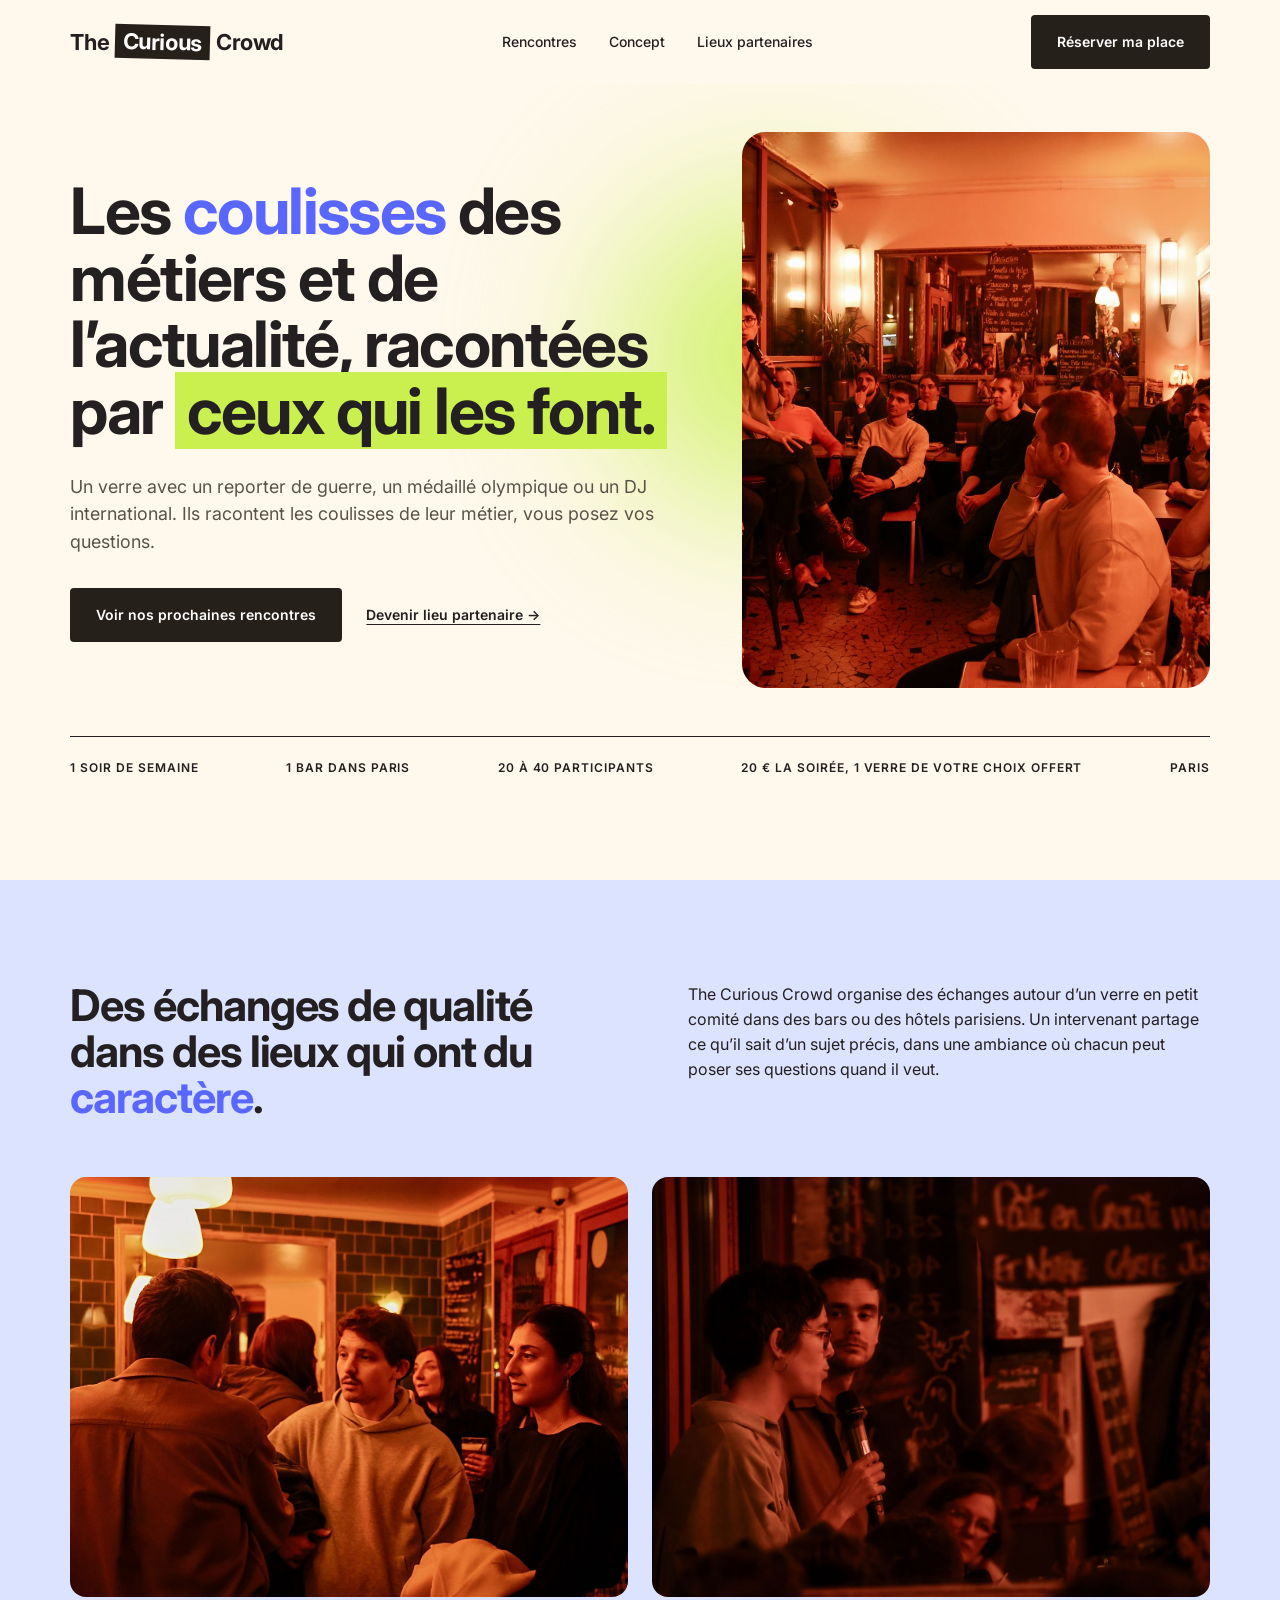
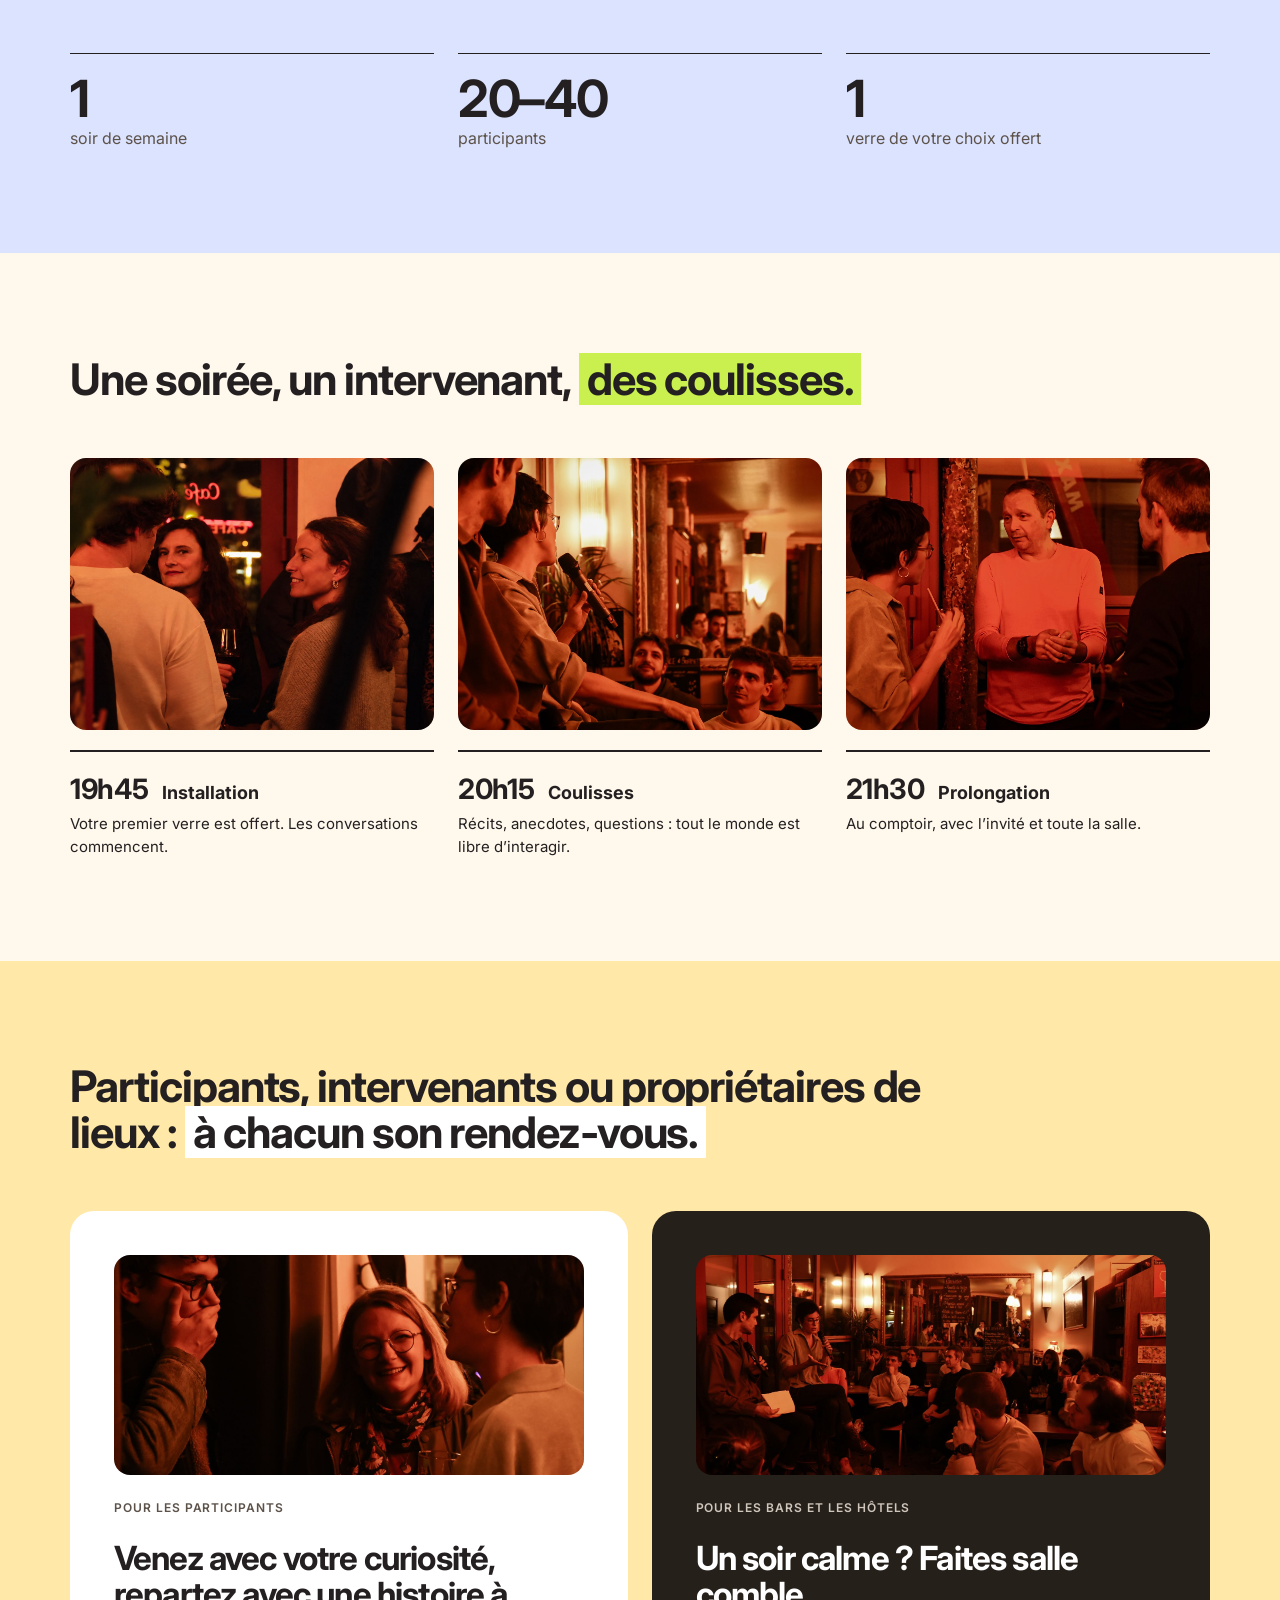
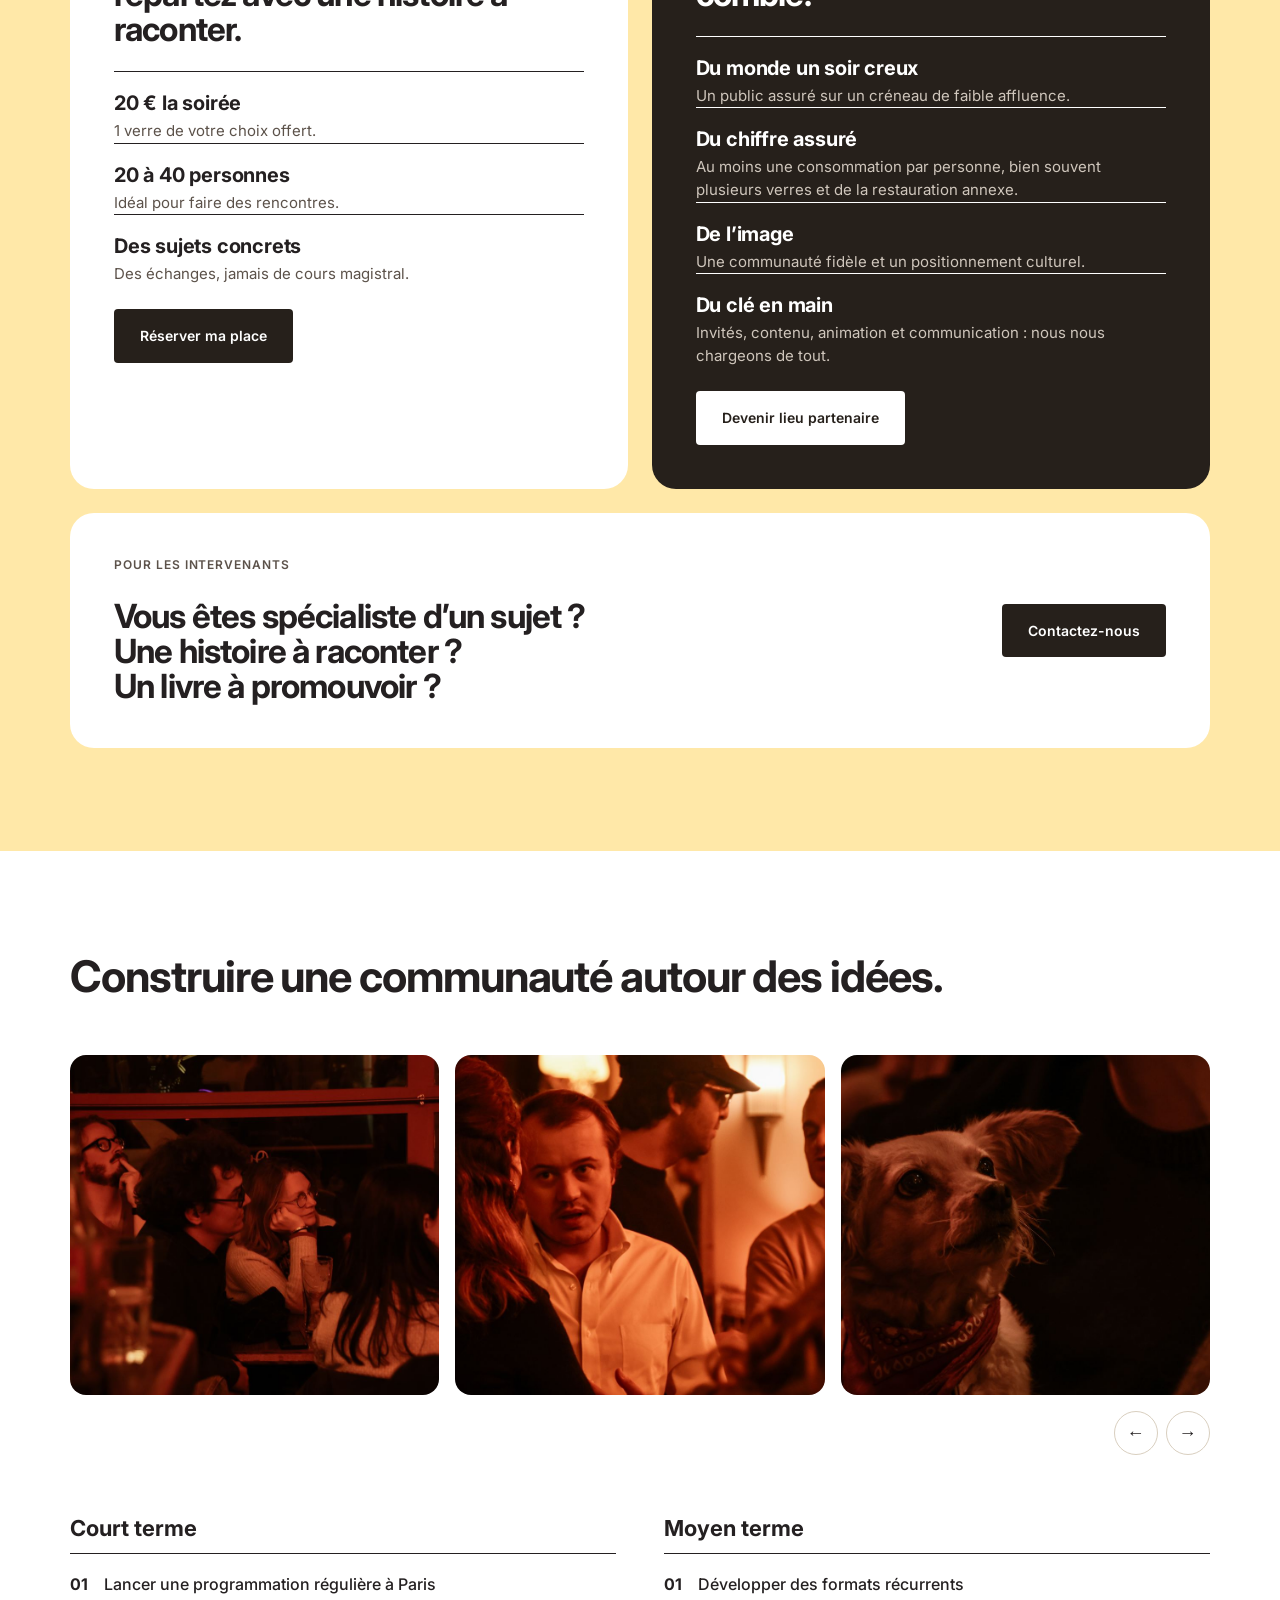
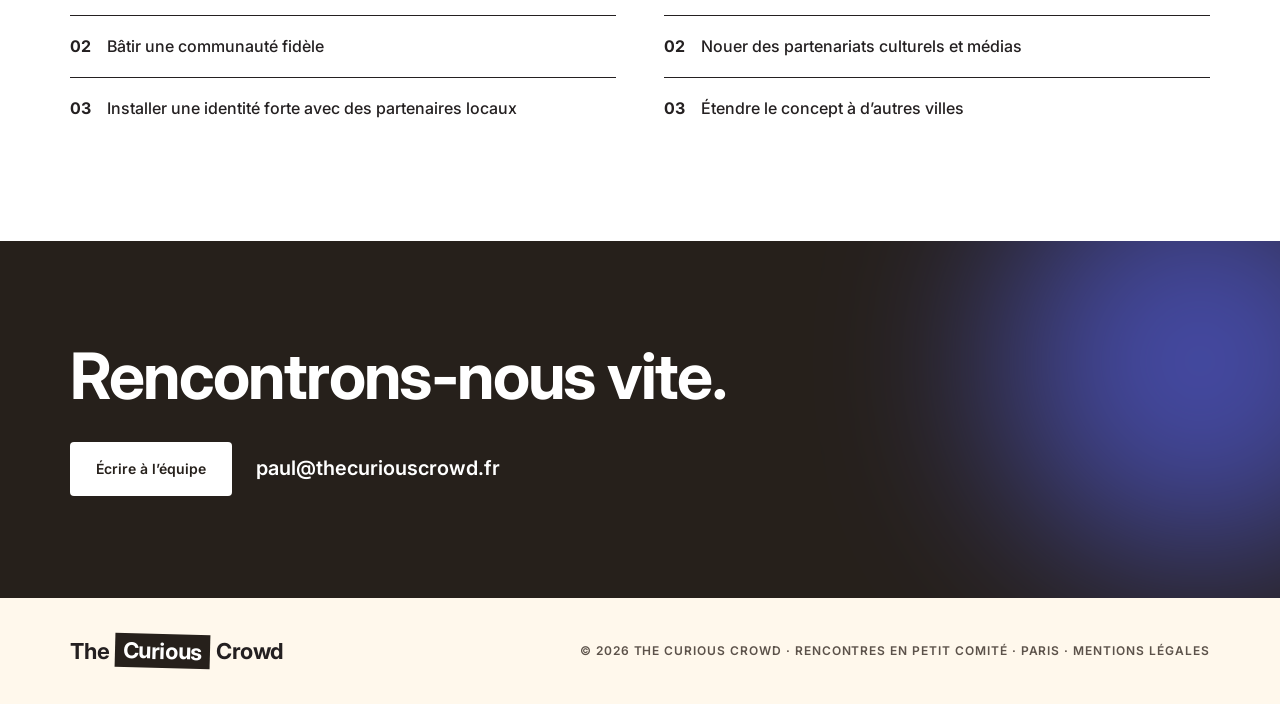
==== commit 274cd2df: "Accueil : photos de la soirée du 11 novembre et carrousel communauté - Nouvelles photos (Agathe) sur" ====
--- a/index.html
+++ b/index.html
@@ -19,7 +19,7 @@
 <link rel="icon" href="favicon-32.png?v=2" sizes="32x32" type="image/png">
 <link rel="apple-touch-icon" href="apple-touch-icon.png?v=2">
 <meta name="theme-color" content="#fff8ec">
-<link rel="stylesheet" href="style.css?v=a2f3af60">
+<link rel="stylesheet" href="style.css?v=2e10a0e5">
 </head>
 <body>
 <header class="nav">
@@ -48,7 +48,7 @@
       <p class="lead" style="margin-top:28px">Un verre avec un reporter de guerre, un médaillé olympique ou un DJ international. Ils racontent les coulisses de leur métier, vous posez vos questions.</p>
       <div class="ctas"><a class="btn" href="rencontres.html">Voir nos prochaines rencontres</a><a class="link" href="lieu-partenaire.html">Devenir lieu partenaire →</a></div>
     </div>
-    <img class="photo" src="img/hero.jpg" alt="Une soirée The Curious Crowd">
+    <img class="photo" src="img/home-hero.jpg" alt="Une soirée The Curious Crowd">
   </div>
   <div class="infos"><span>1 soir de semaine</span><span>1 bar dans Paris</span><span>20 à 40 participants</span><span>20 € la soirée, 1 verre de votre choix offert</span><span>Paris</span></div>
 </div></section>
@@ -59,7 +59,7 @@
     <div class="stack"><p>The Curious Crowd organise des échanges autour d’un verre en petit comité dans des bars ou des hôtels parisiens. Un intervenant partage ce qu’il sait d’un sujet précis, dans une ambiance où chacun peut poser ses questions quand il veut.</p></div>
   </div>
   <div class="cols" style="grid-template-columns:repeat(auto-fit,minmax(280px,1fr));margin-top:56px">
-    <img class="photo" src="img/bar-briques.jpg" alt="Un bar parisien qui a du caractère" style="height:420px"><img class="photo" src="img/comptoir-rouge.jpg" alt="Le comptoir d’un bar en soirée" style="height:420px;grid-column:span 1">
+    <img class="photo hide-m" src="img/home-lieu-1.jpg" alt="Un bar parisien qui a du caractère" style="height:420px"><img class="photo" src="img/home-lieu-2.jpg" alt="Une intervenante au micro, ardoise du bar en arrière-plan" style="height:420px;grid-column:span 1">
   </div>
   <div class="cols cols-3" style="margin-top:56px">
     <div class="kpi"><strong>1</strong><span>soir de semaine</span></div><div class="kpi"><strong>20–40</strong><span>participants</span></div><div class="kpi"><strong>1</strong><span>verre de votre choix offert</span></div>
@@ -69,19 +69,19 @@
 <section id="format"><div class="wrap">
   <h2 class="h2">Une soirée, un intervenant, <span class="hl">des coulisses.</span></h2>
   <div class="cols cols-3" style="margin-top:56px">
-    <div class="step"><img class="photo step-photo" src="img/moment-1945.jpg" alt="Des participants installés au bar"><strong>19h45 <span class="step-title">Installation</span></strong><p>Votre premier verre est offert. Les conversations commencent.</p></div>
-    <div class="step"><img class="photo step-photo" src="img/moment-2015.jpg" alt="Une participante filme l’intervenant"><strong>20h15 <span class="step-title">Coulisses</span></strong><p>Récits, anecdotes, questions : tout le monde est libre d’interagir.</p></div>
-    <div class="step"><img class="photo step-photo" src="img/moment-2130.jpg" alt="Des participants discutent après la rencontre"><strong>21h30 <span class="step-title">Prolongation</span></strong><p>Au comptoir, avec l’invité et toute la salle.</p></div>
+    <div class="step"><img class="photo step-photo" src="img/home-installation.jpg" alt="Des participants discutent autour d’un verre"><strong>19h45 <span class="step-title">Installation</span></strong><p>Votre premier verre est offert. Les conversations commencent.</p></div>
+    <div class="step"><img class="photo step-photo" src="img/home-coulisses.jpg" alt="L’intervenante répond aux questions au micro"><strong>20h15 <span class="step-title">Coulisses</span></strong><p>Récits, anecdotes, questions : tout le monde est libre d’interagir.</p></div>
+    <div class="step"><img class="photo step-photo" src="img/home-prolongation.jpg" alt="Des participants discutent après la rencontre"><strong>21h30 <span class="step-title">Prolongation</span></strong><p>Au comptoir, avec l’invité et toute la salle.</p></div>
   </div>
 </div></section>
 
 <section style="background:var(--miel)"><div class="wrap">
   <h2 class="h2">Participants, intervenants ou propriétaires de lieux : <span class="hl hl--blanc">à chacun son rendez-vous.</span></h2>
   <div class="cols cols-2" style="margin-top:56px">
-    <div class="card"><img class="photo" src="img/discussion.jpg" alt="" style="height:220px"><p class="label">Pour les participants</p><h3 class="h3">Venez avec votre curiosité, repartez avec une histoire à raconter.</h3>
+    <div class="card"><img class="photo" src="img/home-participants.jpg" alt="Des participants qui échangent en souriant" style="height:220px"><p class="label">Pour les participants</p><h3 class="h3">Venez avec votre curiosité, repartez avec une histoire à raconter.</h3>
       <div><div class="row"><h4>20 € la soirée</h4><p>1 verre de votre choix offert.</p></div><div class="row"><h4>20 à 40 personnes</h4><p>Idéal pour faire des rencontres.</p></div><div class="row"><h4>Des sujets concrets</h4><p>Des échanges, jamais de cours magistral.</p></div></div>
       <div><a class="btn full-m" href="rencontres.html">Réserver ma place</a></div></div>
-    <div class="card card--dark"><img class="photo" src="img/comptoir-rouge.jpg" alt="Le comptoir d’un bar parisien" style="height:220px"><p class="label">Pour les bars et les hôtels</p><h3 class="h3">Un soir calme ? Faites salle comble.</h3>
+    <div class="card card--dark"><img class="photo" src="img/home-salle.jpg" alt="Un bar parisien plein pour une rencontre" style="height:220px"><p class="label">Pour les bars et les hôtels</p><h3 class="h3">Un soir calme ? Faites salle comble.</h3>
       <div><div class="row"><h4>Du monde un soir creux</h4><p>Un public assuré sur un créneau de faible affluence.</p></div><div class="row"><h4>Du chiffre assuré</h4><p>Au moins une consommation par personne, bien souvent plusieurs verres et de la restauration annexe.</p></div><div class="row"><h4>De l’image</h4><p>Une communauté fidèle et un positionnement culturel.</p></div><div class="row"><h4>Du clé en main</h4><p>Invités, contenu, animation et communication : nous nous chargeons de tout.</p></div></div>
       <div><a class="btn btn--light full-m" href="lieu-partenaire.html">Devenir lieu partenaire</a></div></div>
   </div>
@@ -93,7 +93,10 @@
 
 <section style="background:#fff"><div class="wrap">
   <h2 class="h2">Construire une communauté autour des idées.</h2>
-  <img class="photo" src="img/rires.jpg" alt="Des participants qui rient autour d’un verre" style="height:380px;margin:56px 0;object-position:center 30%">
+  <div class="carousel" style="margin:56px 0">
+    <div class="carousel-track"><img class="photo" src="img/carrousel-1.jpg" alt="Le public écoute l’intervenante" loading="lazy"><img class="photo" src="img/carrousel-2.jpg" alt="Des participants discutent après la rencontre" loading="lazy"><img class="photo" src="img/carrousel-3.jpg" alt="Un habitué à quatre pattes" loading="lazy"><img class="photo" src="img/carrousel-4.jpg" alt="Des participants qui échangent en souriant" loading="lazy"><img class="photo" src="img/carrousel-5.jpg" alt="Un verre entre participants" loading="lazy"><img class="photo" src="img/carrousel-6.jpg" alt="La salle pleine pendant la rencontre" loading="lazy"></div>
+    <div class="carousel-nav"><button class="carousel-btn" data-dir="-1" aria-label="Photo précédente">←</button><button class="carousel-btn" data-dir="1" aria-label="Photo suivante">→</button></div>
+  </div>
   <div class="cols cols-2" style="gap:48px">
     <div><h3 style="font-size:22px;margin-bottom:8px">Court terme</h3><div class="goal"><span>01</span>Lancer une programmation régulière à Paris</div><div class="goal"><span>02</span>Bâtir une communauté fidèle</div><div class="goal"><span>03</span>Installer une identité forte avec des partenaires locaux</div></div>
     <div><h3 style="font-size:22px;margin-bottom:8px">Moyen terme</h3><div class="goal"><span>01</span>Développer des formats récurrents</div><div class="goal"><span>02</span>Nouer des partenariats culturels et médias</div><div class="goal"><span>03</span>Étendre le concept à d’autres villes</div></div>
@@ -117,6 +120,7 @@
 b.addEventListener('click',()=>{const o=m.classList.toggle('open');b.setAttribute('aria-expanded',o);document.body.style.overflow=o?'hidden':''});
 document.querySelectorAll('form').forEach(f=>f.addEventListener('submit',async e=>{e.preventDefault();const btn=f.querySelector('button');btn.disabled=true;btn.textContent='Envoi…';try{const r=await fetch(f.action,{method:'POST',headers:{Accept:'application/json'},body:new FormData(f)});if(!r.ok)throw 0;f.hidden=true;f.nextElementSibling.hidden=false}catch(_){btn.disabled=false;btn.textContent='Réessayer';alert('L’envoi a échoué. Écrivez-nous à paul@thecuriouscrowd.fr')}}));
 const mp=document.getElementById('more-past');if(mp)mp.addEventListener('click',()=>{const t=document.getElementById('past-more');t.hidden=false;mp.parentNode.hidden=true});
+document.querySelectorAll('.carousel').forEach(c=>{const t=c.querySelector('.carousel-track');c.querySelectorAll('.carousel-btn').forEach(x=>x.addEventListener('click',()=>{const w=t.querySelector('img').offsetWidth+16;const end=t.scrollLeft+t.clientWidth>=t.scrollWidth-4;t.scrollBy({left:(x.dataset.dir==1&&end)?-t.scrollWidth:x.dataset.dir*w,behavior:'smooth'})}))});
 m.querySelectorAll('a').forEach(a=>a.addEventListener('click',()=>{m.classList.remove('open');document.body.style.overflow=''}));
 </script>
 </body>
--- a/style.css
+++ b/style.css
@@ -156,8 +156,14 @@
 .event--past{background:var(--ciel)}
 .more-wrap{display:flex;justify-content:center;margin-top:40px}
 #past-more{margin-top:24px}
-.gallery-head{display:flex;flex-wrap:wrap;align-items:center;gap:12px 20px;margin-top:96px}
-.tag{background:var(--noir);color:#fff;font-size:12px;font-weight:600;letter-spacing:.08em;text-transform:uppercase;padding:6px 12px;border-radius:4px;transform:rotate(-1.5deg);display:inline-block}
-.gallery{display:grid;gap:16px;margin-top:32px;grid-template-columns:repeat(2,1fr)}
-.gallery .photo{aspect-ratio:4/5;height:auto}
-@media (min-width:900px){.gallery{grid-template-columns:repeat(4,1fr);align-items:start}.gallery .photo:nth-child(even){margin-top:40px}}
+.event--past .date .hl{background:transparent;padding:0}
+
+/* Carrousel photos */
+.carousel-track{display:flex;gap:16px;overflow-x:auto;scroll-snap-type:x mandatory;scrollbar-width:none;-webkit-overflow-scrolling:touch}
+.carousel-track::-webkit-scrollbar{display:none}
+.carousel-track .photo{flex:0 0 82%;min-width:0;height:300px;scroll-snap-align:start}
+@media (min-width:900px){.carousel-track .photo{flex-basis:calc((100% - 32px)/3);height:340px}}
+.carousel-nav{display:flex;gap:8px;justify-content:flex-end;margin-top:16px}
+.carousel-btn{width:44px;height:44px;border-radius:50%;border:1px solid var(--ligne);background:#fff;color:var(--encre);font-size:18px;cursor:pointer;transition:background .15s}
+.carousel-btn:hover{background:var(--lime)}
+@media (max-width:899px){.hide-m{display:none}}
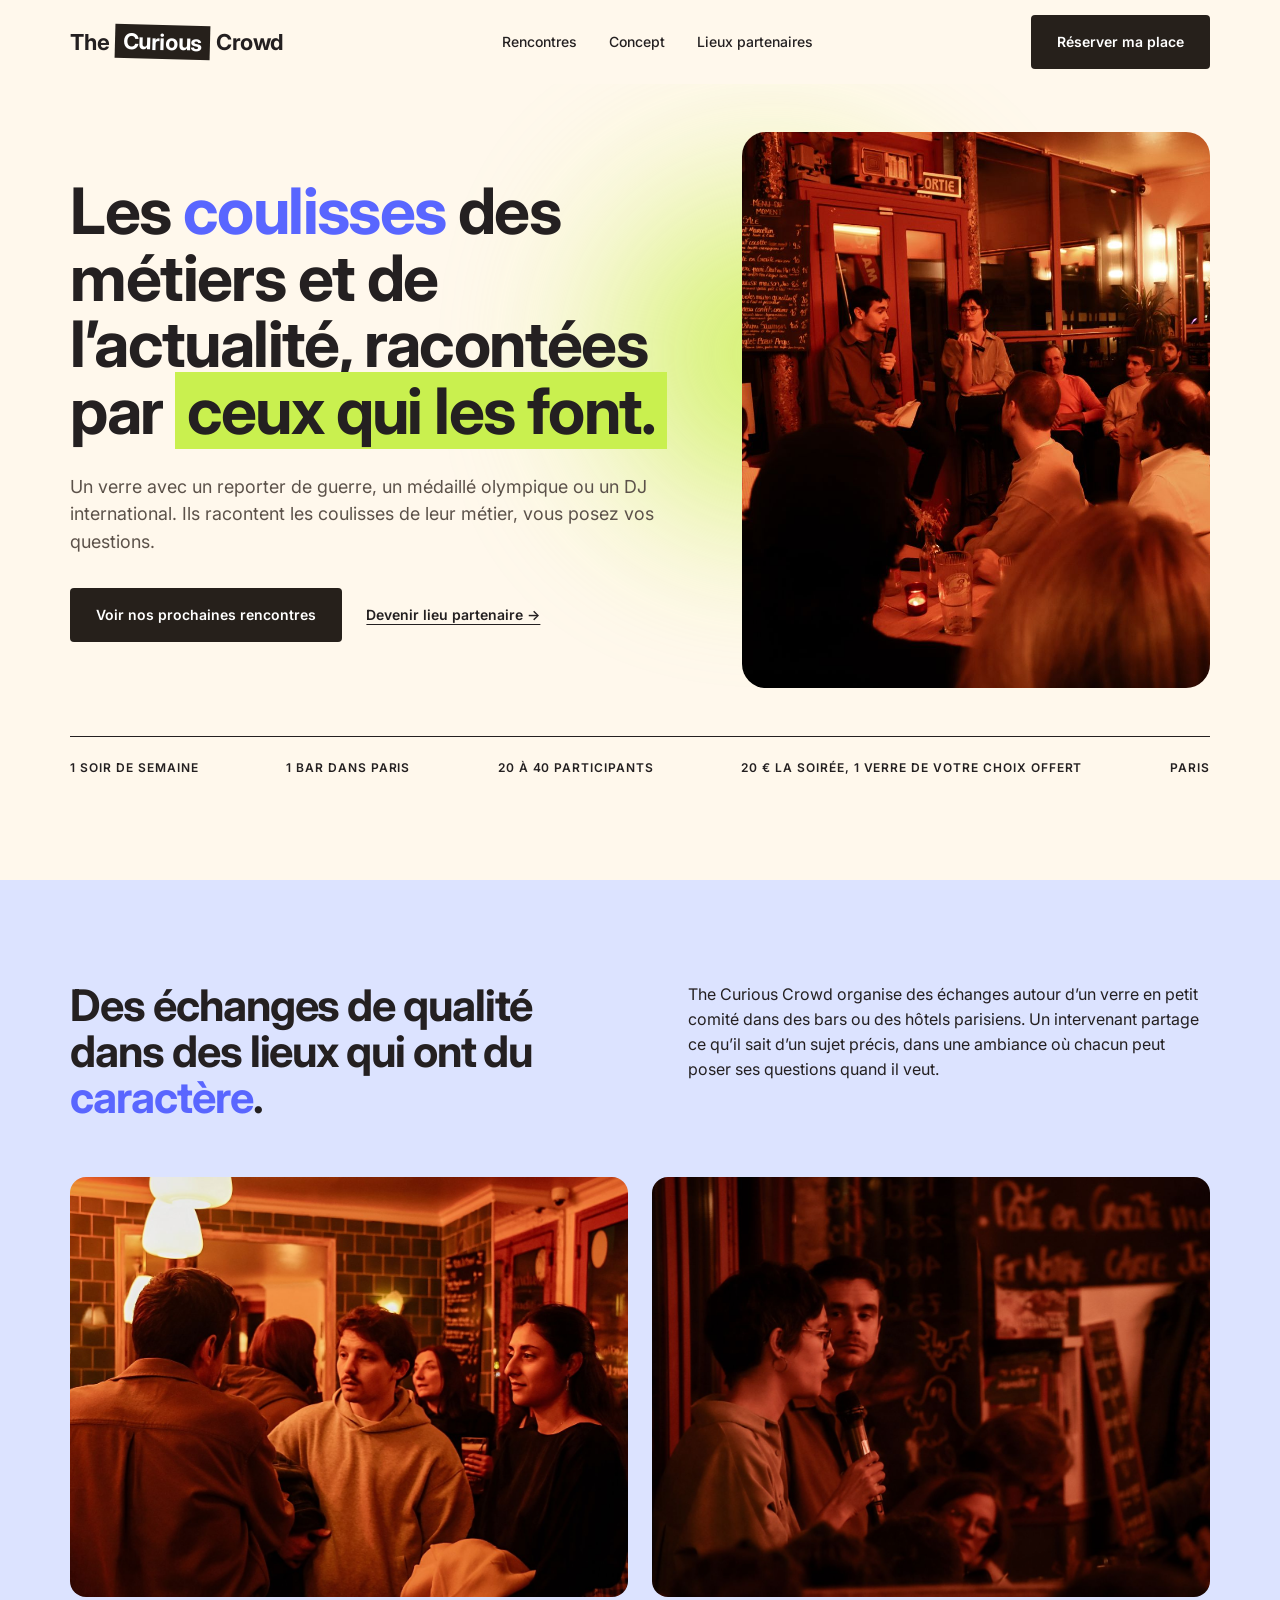
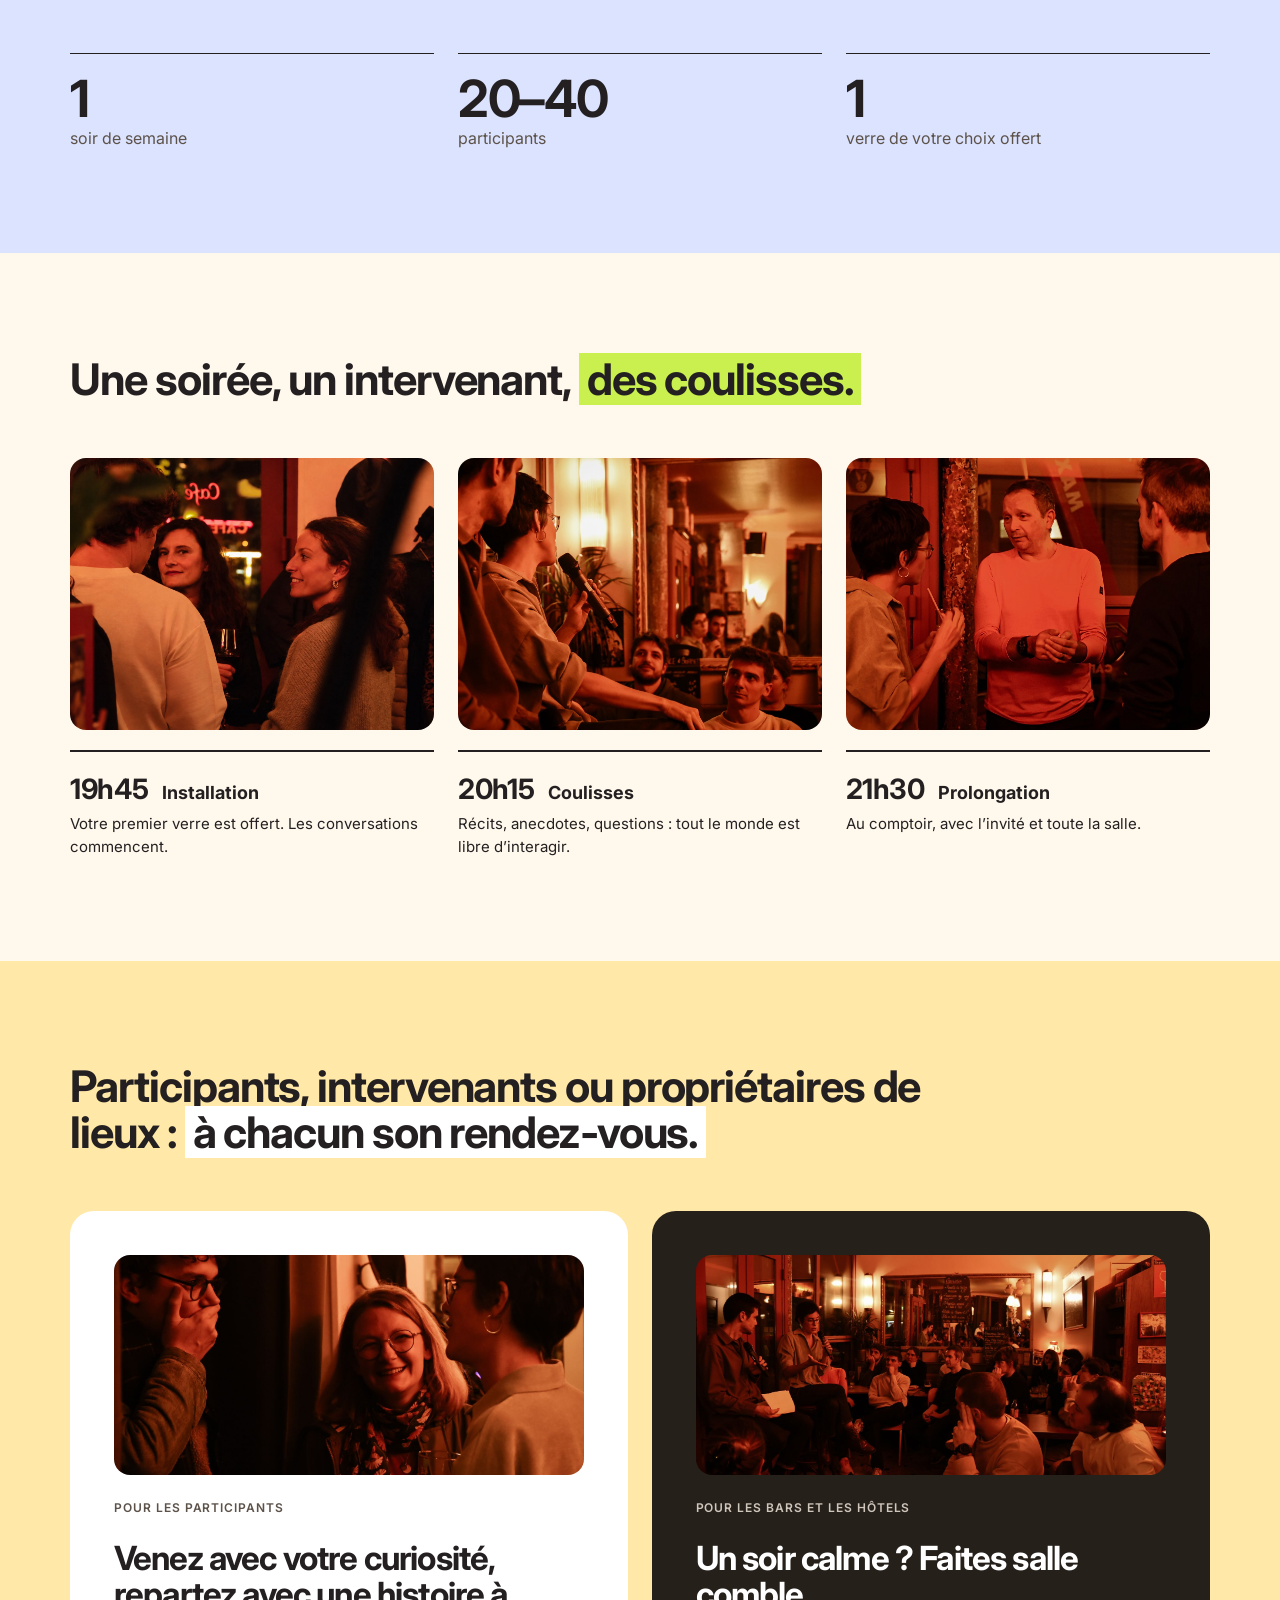
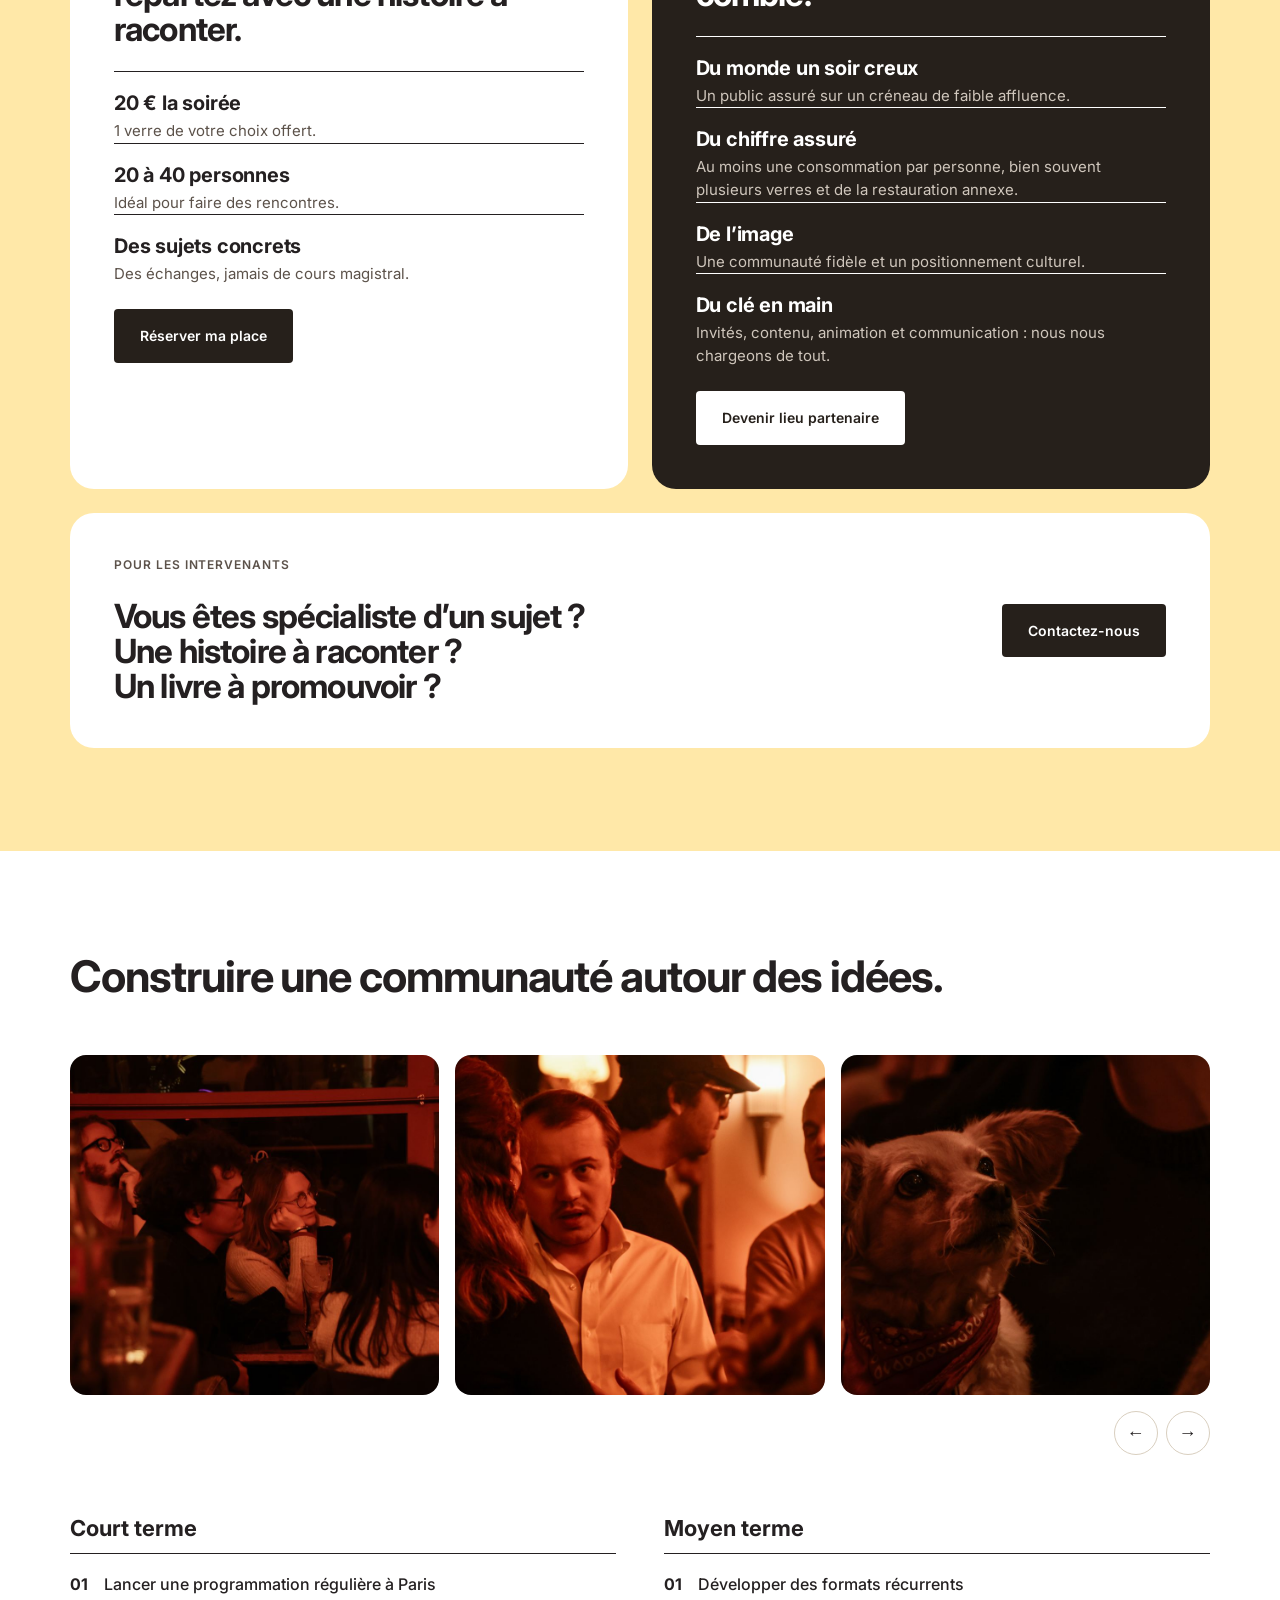
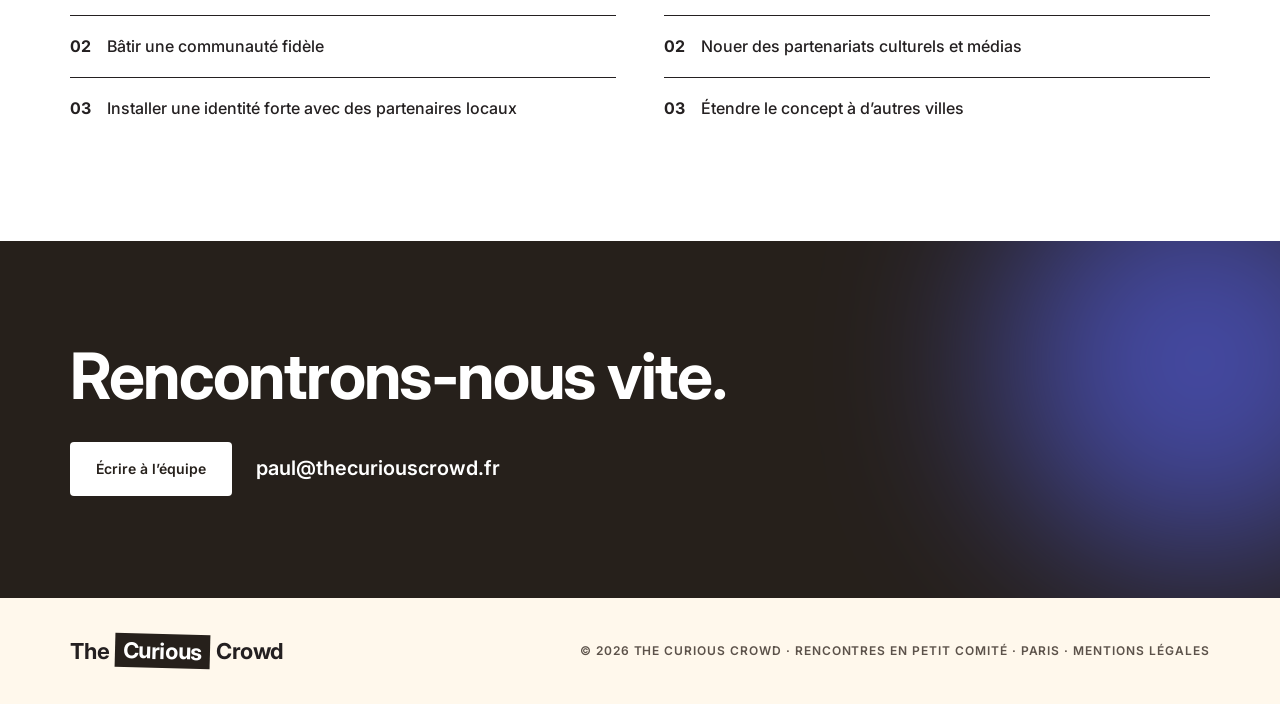
==== commit e7489835: "Accueil : nouvelle photo du haut (intervenants visibles) Co-Authored-By: Claude Opus 5.5 <noreply@an" ====
--- a/index.html
+++ b/index.html
@@ -48,7 +48,7 @@
       <p class="lead" style="margin-top:28px">Un verre avec un reporter de guerre, un médaillé olympique ou un DJ international. Ils racontent les coulisses de leur métier, vous posez vos questions.</p>
       <div class="ctas"><a class="btn" href="rencontres.html">Voir nos prochaines rencontres</a><a class="link" href="lieu-partenaire.html">Devenir lieu partenaire →</a></div>
     </div>
-    <img class="photo" src="img/home-hero.jpg" alt="Une soirée The Curious Crowd">
+    <img class="photo" src="img/home-hero.jpg" alt="Une soirée The Curious Crowd" style="object-position:22% center">
   </div>
   <div class="infos"><span>1 soir de semaine</span><span>1 bar dans Paris</span><span>20 à 40 participants</span><span>20 € la soirée, 1 verre de votre choix offert</span><span>Paris</span></div>
 </div></section>
